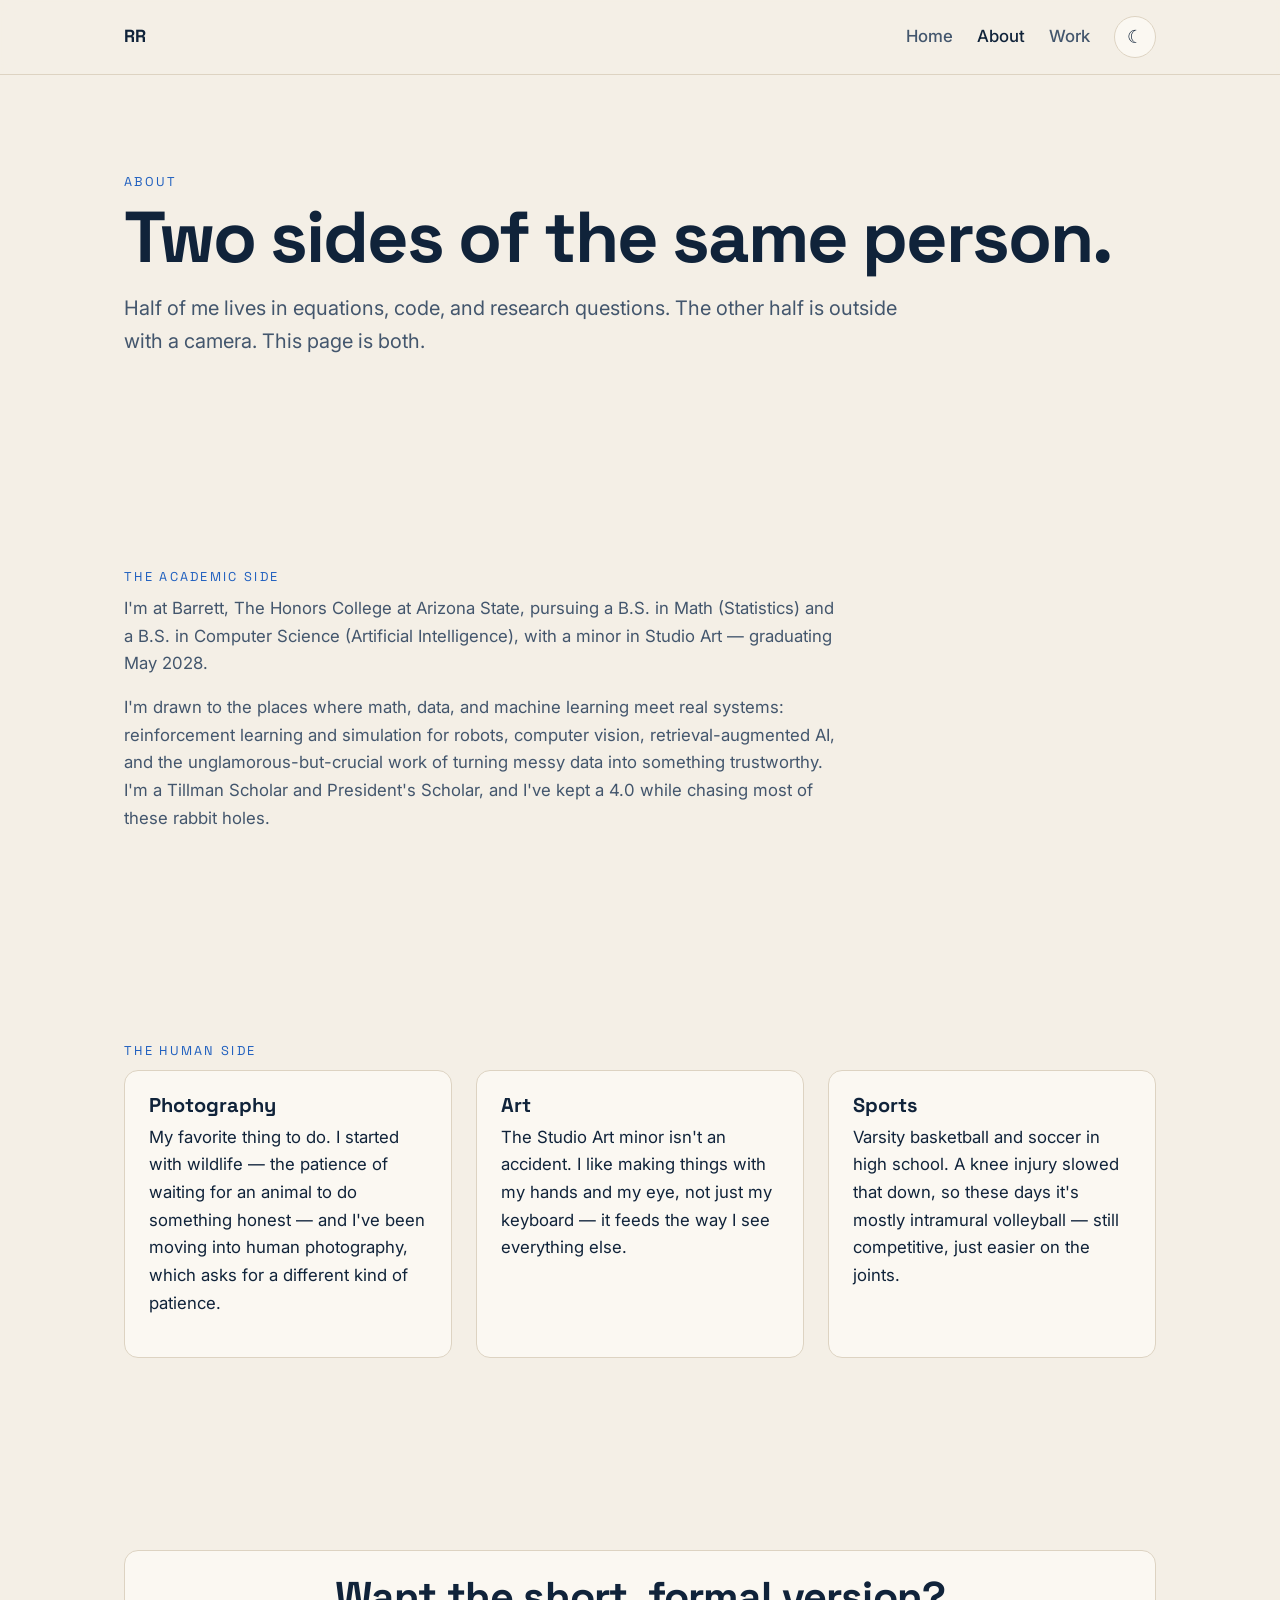
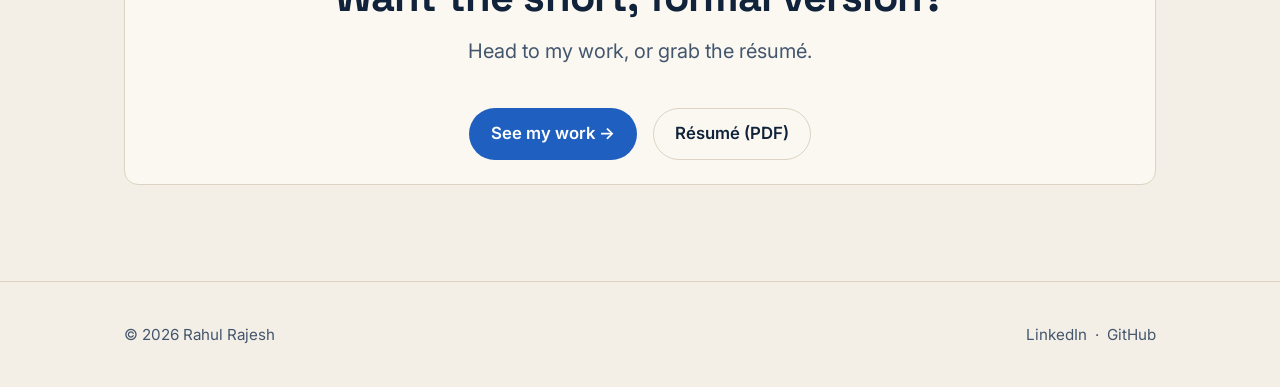
==== about.html @ 337aa26f "Layer 1: home, about, and work pages with light/dark toggle" ====
<!DOCTYPE html>
<html lang="en">
<head>
  <meta charset="UTF-8" />
  <meta name="viewport" content="width=device-width, initial-scale=1.0" />
  <title>About — Rahul Rajesh</title>
  <meta name="description" content="About Rahul Rajesh — the academic side and the human side." />

  <script>
    if (localStorage.getItem("theme") === "dark") {
      document.documentElement.setAttribute("data-theme", "dark");
    }
  </script>

  <link rel="preconnect" href="https://fonts.googleapis.com" />
  <link rel="preconnect" href="https://fonts.gstatic.com" crossorigin />
  <link href="https://fonts.googleapis.com/css2?family=Space+Grotesk:wght@500;600;700&family=Inter:wght@400;500;600&display=swap" rel="stylesheet" />

  <link rel="stylesheet" href="css/styles.css" />
</head>
<body>

  <header class="nav">
    <nav class="nav__inner container">
      <a href="index.html" class="nav__brand">RR</a>
      <div class="nav__links">
        <a href="index.html">Home</a>
        <a href="about.html" aria-current="page">About</a>
        <a href="work.html">Work</a>
        <button id="theme-toggle" class="theme-toggle" type="button" aria-label="Switch theme">☾</button>
      </div>
    </nav>
  </header>

  <main>
    <!-- Page intro -->
    <section class="section container">
      <p class="section__label">About</p>
      <h1 style="font-size: clamp(2.5rem, 7vw, 4.5rem); letter-spacing: -0.03em;">
        Two sides of the same person.
      </h1>
      <p class="lead">
        Half of me lives in equations, code, and research questions. The other half
        is outside with a camera. This page is both.
      </p>
    </section>

    <!-- The academic side -->
    <section class="section container reveal">
      <p class="section__label">The academic side</p>
      <div class="prose">
        <p>
          I'm at Barrett, The Honors College at Arizona State, pursuing a B.S. in
          Math (Statistics) and a B.S. in Computer Science (Artificial Intelligence),
          with a minor in Studio Art — graduating May 2028.
        </p>
        <p>
          I'm drawn to the places where math, data, and machine learning meet real
          systems: reinforcement learning and simulation for robots, computer vision,
          retrieval-augmented AI, and the unglamorous-but-crucial work of turning
          messy data into something trustworthy. I'm a Tillman Scholar and President's
          Scholar, and I've kept a 4.0 while chasing most of these rabbit holes.
        </p>
      </div>
    </section>

    <!-- The human side -->
    <section class="section container reveal">
      <p class="section__label">The human side</p>
      <div class="grid grid--auto">
        <div class="card">
          <h3 class="card__title">Photography</h3>
          <p>
            My favorite thing to do. I started with wildlife — the patience of waiting
            for an animal to do something honest — and I've been moving into human
            photography, which asks for a different kind of patience.
          </p>
        </div>
        <div class="card">
          <h3 class="card__title">Art</h3>
          <p>
            The Studio Art minor isn't an accident. I like making things with my hands
            and my eye, not just my keyboard — it feeds the way I see everything else.
          </p>
        </div>
        <div class="card">
          <h3 class="card__title">Sports</h3>
          <p>
            Varsity basketball and soccer in high school. A knee injury slowed that
            down, so these days it's mostly intramural volleyball — still competitive,
            just easier on the joints.
          </p>
        </div>
      </div>
    </section>

    <section class="section container reveal">
      <div class="card" style="text-align:center;">
        <h2>Want the short, formal version?</h2>
        <p class="lead" style="margin-inline:auto;">Head to my work, or grab the résumé.</p>
        <div class="hero__cta" style="justify-content:center;">
          <a href="work.html" class="btn btn--primary">See my work →</a>
          <a href="assets/RR_Resume.pdf" class="btn btn--ghost" target="_blank" rel="noopener">Résumé (PDF)</a>
        </div>
      </div>
    </section>
  </main>

  <footer class="footer">
    <div class="footer__inner container">
      <span>© 2026 Rahul Rajesh</span>
      <span>
        <a href="https://www.linkedin.com/in/rahulrajesh123" target="_blank" rel="noopener">LinkedIn</a>
        &nbsp;·&nbsp;
        <a href="https://github.com/rahulrajes" target="_blank" rel="noopener">GitHub</a>
      </span>
    </div>
  </footer>

  <script src="js/main.js"></script>
</body>
</html>
---- css/styles.css ----
/* ==========================================================================
   Rahul Rajesh — portfolio styles
   --------------------------------------------------------------------------
   HOW THIS FILE IS ORGANIZED (read top to bottom):
     1. Design tokens      — every color, font, and size as a variable
     2. Light / dark themes — we only swap the token VALUES, nothing else
     3. Base / reset        — sensible defaults for the whole page
     4. Layout helpers      — the centered container, section spacing
     5. Navbar
     6. Hero (the big name + the "lying on the letters" trick)
     7. Buttons & links
     8. Sections / cards (About + Work pages)
     9. Footer
    10. Motion (scroll-reveal + reduced-motion safety)

   KEY IDEA: A "CSS custom property" (a variable) is written --name: value;
   and used later as var(--name). Because our colors are variables, switching
   to dark mode is just redefining those variables once — see section 2.
   ========================================================================== */


/* ==========================================================================
   1. DESIGN TOKENS  (the light theme is the default set of values)
   ========================================================================== */
:root {
  /* ---- Colors: light / beige theme (the site's primary look) ---- */
  --bg:            #f4efe6;  /* soft warm beige — the page background       */
  --bg-elevated:   #fbf8f2;  /* slightly lighter — cards sit on top of bg   */
  --ink:           #10233a;  /* deep navy — main text (softer than black)   */
  --ink-soft:      #43566d;  /* muted navy-grey — secondary text            */
  --accent:        #1f5fbf;  /* the blue — links, highlights                */
  --accent-strong: #0d1b2a;  /* darkest navy — strong emphasis              */
  --line:          #ddd3c2;  /* hairline borders on beige                   */

  /* ---- Typography ---- */
  --font-display: "Space Grotesk", system-ui, sans-serif; /* big headings   */
  --font-body:    "Inter", system-ui, sans-serif;         /* everything else*/

  /* ---- Spacing scale (keeps rhythm consistent across the site) ---- */
  --space-1: 0.5rem;
  --space-2: 1rem;
  --space-3: 1.5rem;
  --space-4: 2.5rem;
  --space-5: 4rem;
  --space-6: 6rem;

  /* ---- Layout ---- */
  --max-width: 1080px;      /* content never gets wider than this           */
  --radius: 14px;           /* rounded corners on cards/buttons             */

  /* ---- Motion ---- */
  --ease: cubic-bezier(0.22, 1, 0.36, 1);   /* a smooth, slightly springy ease */
  --theme-fade: 480ms;       /* how long the light<->dark color fade takes   */
}

/* ==========================================================================
   2. DARK THEME
   We put data-theme="dark" on the <html> element from JavaScript. When it's
   there, these values REPLACE the ones above. Nothing else in the file has
   to change — every rule already reads from these variables.
   ========================================================================== */
:root[data-theme="dark"] {
  --bg:            #0d1b2a;  /* deep navy background                        */
  --bg-elevated:   #14273c;  /* raised navy for cards                       */
  --ink:           #f1ece1;  /* soft beige-white text                       */
  --ink-soft:      #a9b6c6;  /* muted light blue-grey                       */
  --accent:        #6ea8ff;  /* brighter blue so it pops on dark            */
  --accent-strong: #f1ece1;
  --line:          #26384d;
}


/* ==========================================================================
   3. BASE / RESET
   ========================================================================== */
*, *::before, *::after { box-sizing: border-box; }  /* padding won't blow out widths */

html { scroll-behavior: smooth; }                    /* nice anchor scrolling */

body {
  margin: 0;
  background: var(--bg);
  color: var(--ink);
  font-family: var(--font-body);
  font-size: 1.05rem;
  line-height: 1.65;
  -webkit-font-smoothing: antialiased;
  /* When the theme swaps, fade the colors instead of snapping instantly. */
  transition: background var(--theme-fade) var(--ease),
              color      var(--theme-fade) var(--ease);
}

img, video { max-width: 100%; display: block; }

h1, h2, h3 { font-family: var(--font-display); line-height: 1.05; margin: 0 0 var(--space-2); }
h2 { font-size: clamp(1.8rem, 4vw, 2.6rem); letter-spacing: -0.02em; }
h3 { font-size: 1.25rem; }
p  { margin: 0 0 var(--space-2); }

a { color: var(--accent); text-decoration: none; }
a:hover { text-decoration: underline; }


/* ==========================================================================
   4. LAYOUT HELPERS
   ========================================================================== */
.container {
  width: 100%;
  max-width: var(--max-width);
  margin-inline: auto;              /* center horizontally */
  padding-inline: var(--space-3);   /* side gutters, never touches the edge */
}

.section { padding-block: var(--space-6); }        /* generous vertical breathing room */
.section__label {                                   /* small ALL-CAPS label above a heading */
  font-family: var(--font-display);
  font-size: 0.8rem;
  letter-spacing: 0.18em;
  text-transform: uppercase;
  color: var(--accent);
  margin-bottom: var(--space-1);
}
.lead { font-size: 1.25rem; color: var(--ink-soft); max-width: 60ch; }


/* ==========================================================================
   5. NAVBAR
   ========================================================================== */
.nav {
  position: sticky; top: 0; z-index: 50;
  background: color-mix(in srgb, var(--bg) 85%, transparent);
  backdrop-filter: blur(8px);       /* frosted-glass effect over content */
  border-bottom: 1px solid var(--line);
}
.nav__inner {
  display: flex; align-items: center; justify-content: space-between;
  gap: var(--space-2);
  padding-block: var(--space-2);
}
.nav__brand {
  font-family: var(--font-display);
  font-weight: 700; font-size: 1.1rem;
  color: var(--ink); letter-spacing: -0.02em;
}
.nav__brand:hover { text-decoration: none; }
.nav__links { display: flex; gap: var(--space-3); align-items: center; }
.nav__links a { color: var(--ink-soft); font-weight: 500; }
.nav__links a:hover,
.nav__links a[aria-current="page"] { color: var(--ink); text-decoration: none; }

/* Theme toggle button */
.theme-toggle {
  border: 1px solid var(--line);
  background: var(--bg-elevated);
  color: var(--ink);
  border-radius: 999px;
  width: 42px; height: 42px;
  display: grid; place-items: center;
  cursor: pointer;
  font-size: 1.1rem;
  transition: transform 150ms var(--ease), border-color 150ms var(--ease);
}
.theme-toggle:hover { transform: rotate(-12deg) scale(1.05); border-color: var(--accent); }


/* ==========================================================================
   6. HERO  — the big stacked "Rahul / Rajesh" and the lying-on-letters trick
   --------------------------------------------------------------------------
   For now this shows the STATIC fallback (clean name with a normal dotted j).
   Later we drop a background-removed video on top, positioned so Rahul lies
   on "ajes" and the tossed ball becomes the dot on the j.
   ========================================================================== */
.hero {
  min-height: calc(100vh - 74px);       /* fill the screen minus the navbar */
  display: flex; flex-direction: column; justify-content: center;
  padding-block: var(--space-5);
}
.hero__name {
  font-family: var(--font-display);
  font-weight: 700;
  /* clamp() = responsive size: min, preferred (scales with viewport), max */
  font-size: clamp(3.5rem, 15vw, 11rem);
  line-height: 0.92;
  letter-spacing: -0.03em;
  margin: 0;
}
.hero__name .line { display: block; }
.hero__name .first { color: var(--ink-soft); }   /* "Rahul" a touch quieter */
.hero__name .last  {
  color: var(--ink);
  position: relative;   /* anchor point for the video/ball layer later */
}

/* The rotating subtitle (student · researcher · photographer ...) */
.hero__subtitle {
  margin-top: var(--space-3);
  font-family: var(--font-display);
  font-size: clamp(1.1rem, 3vw, 1.6rem);
  color: var(--ink-soft);
}
.hero__subtitle .rotator { color: var(--accent); font-weight: 600; }

.hero__intro { margin-top: var(--space-3); max-width: 52ch; font-size: 1.15rem; }
.hero__cta { margin-top: var(--space-4); display: flex; gap: var(--space-2); flex-wrap: wrap; }


/* ==========================================================================
   7. BUTTONS
   ========================================================================== */
.btn {
  display: inline-flex; align-items: center; gap: 0.5rem;
  padding: 0.7rem 1.3rem;
  border-radius: 999px;
  font-weight: 600; font-family: var(--font-body);
  cursor: pointer; border: 1px solid transparent;
  transition: transform 150ms var(--ease), background 150ms var(--ease);
}
.btn:hover { text-decoration: none; transform: translateY(-2px); }
.btn--primary { background: var(--accent); color: #fff; }
.btn--ghost   { background: transparent; color: var(--ink); border-color: var(--line); }
.btn--ghost:hover { border-color: var(--accent); }


/* ==========================================================================
   8. SECTIONS & CARDS  (used on About + Work pages)
   ========================================================================== */
.grid { display: grid; gap: var(--space-3); }
.grid--2 { grid-template-columns: repeat(2, 1fr); }
.grid--auto { grid-template-columns: repeat(auto-fit, minmax(260px, 1fr)); }

.card {
  background: var(--bg-elevated);
  border: 1px solid var(--line);
  border-radius: var(--radius);
  padding: var(--space-3);
  transition: transform 200ms var(--ease), border-color 200ms var(--ease);
}
.card:hover { transform: translateY(-4px); border-color: var(--accent); }
.card__meta { font-size: 0.85rem; color: var(--ink-soft); margin-bottom: var(--space-1); }
.card__title { margin-bottom: var(--space-1); }
.card ul { margin: 0; padding-left: 1.1rem; }
.card li { margin-bottom: 0.4rem; }

/* A small pill for tags/skills */
.tag {
  display: inline-block;
  font-size: 0.8rem; font-weight: 500;
  padding: 0.25rem 0.7rem; margin: 0 0.3rem 0.4rem 0;
  border-radius: 999px;
  background: color-mix(in srgb, var(--accent) 12%, transparent);
  color: var(--accent);
}

.prose { max-width: 65ch; }
.prose p { color: var(--ink-soft); }


/* ==========================================================================
   9. FOOTER
   ========================================================================== */
.footer {
  border-top: 1px solid var(--line);
  padding-block: var(--space-4);
  color: var(--ink-soft);
  font-size: 0.95rem;
}
.footer__inner { display: flex; justify-content: space-between; flex-wrap: wrap; gap: var(--space-2); }
.footer a { color: var(--ink-soft); }
.footer a:hover { color: var(--ink); }


/* ==========================================================================
   10. MOTION — scroll reveal
   Elements with .reveal start invisible+shifted; JS adds .is-visible when
   they scroll into view, animating them in.
   ========================================================================== */
.reveal {
  opacity: 0;
  transform: translateY(24px);
  transition: opacity 700ms var(--ease), transform 700ms var(--ease);
}
.reveal.is-visible { opacity: 1; transform: none; }

/* ---- ACCESSIBILITY: respect people who ask for less motion ----
   If the visitor's system says "reduce motion", we turn animations off. */
@media (prefers-reduced-motion: reduce) {
  html { scroll-behavior: auto; }
  *, *::before, *::after {
    animation-duration: 0.001ms !important;
    transition-duration: 0.001ms !important;
  }
  .reveal { opacity: 1; transform: none; }
}


/* ==========================================================================
   RESPONSIVE — stack things on narrow screens (phones)
   ========================================================================== */
@media (max-width: 640px) {
  .grid--2 { grid-template-columns: 1fr; }
  .nav__links { gap: var(--space-2); }
  .nav__links a { display: none; }        /* keep only brand + toggle on tiny screens */
  .footer__inner { flex-direction: column; }
}
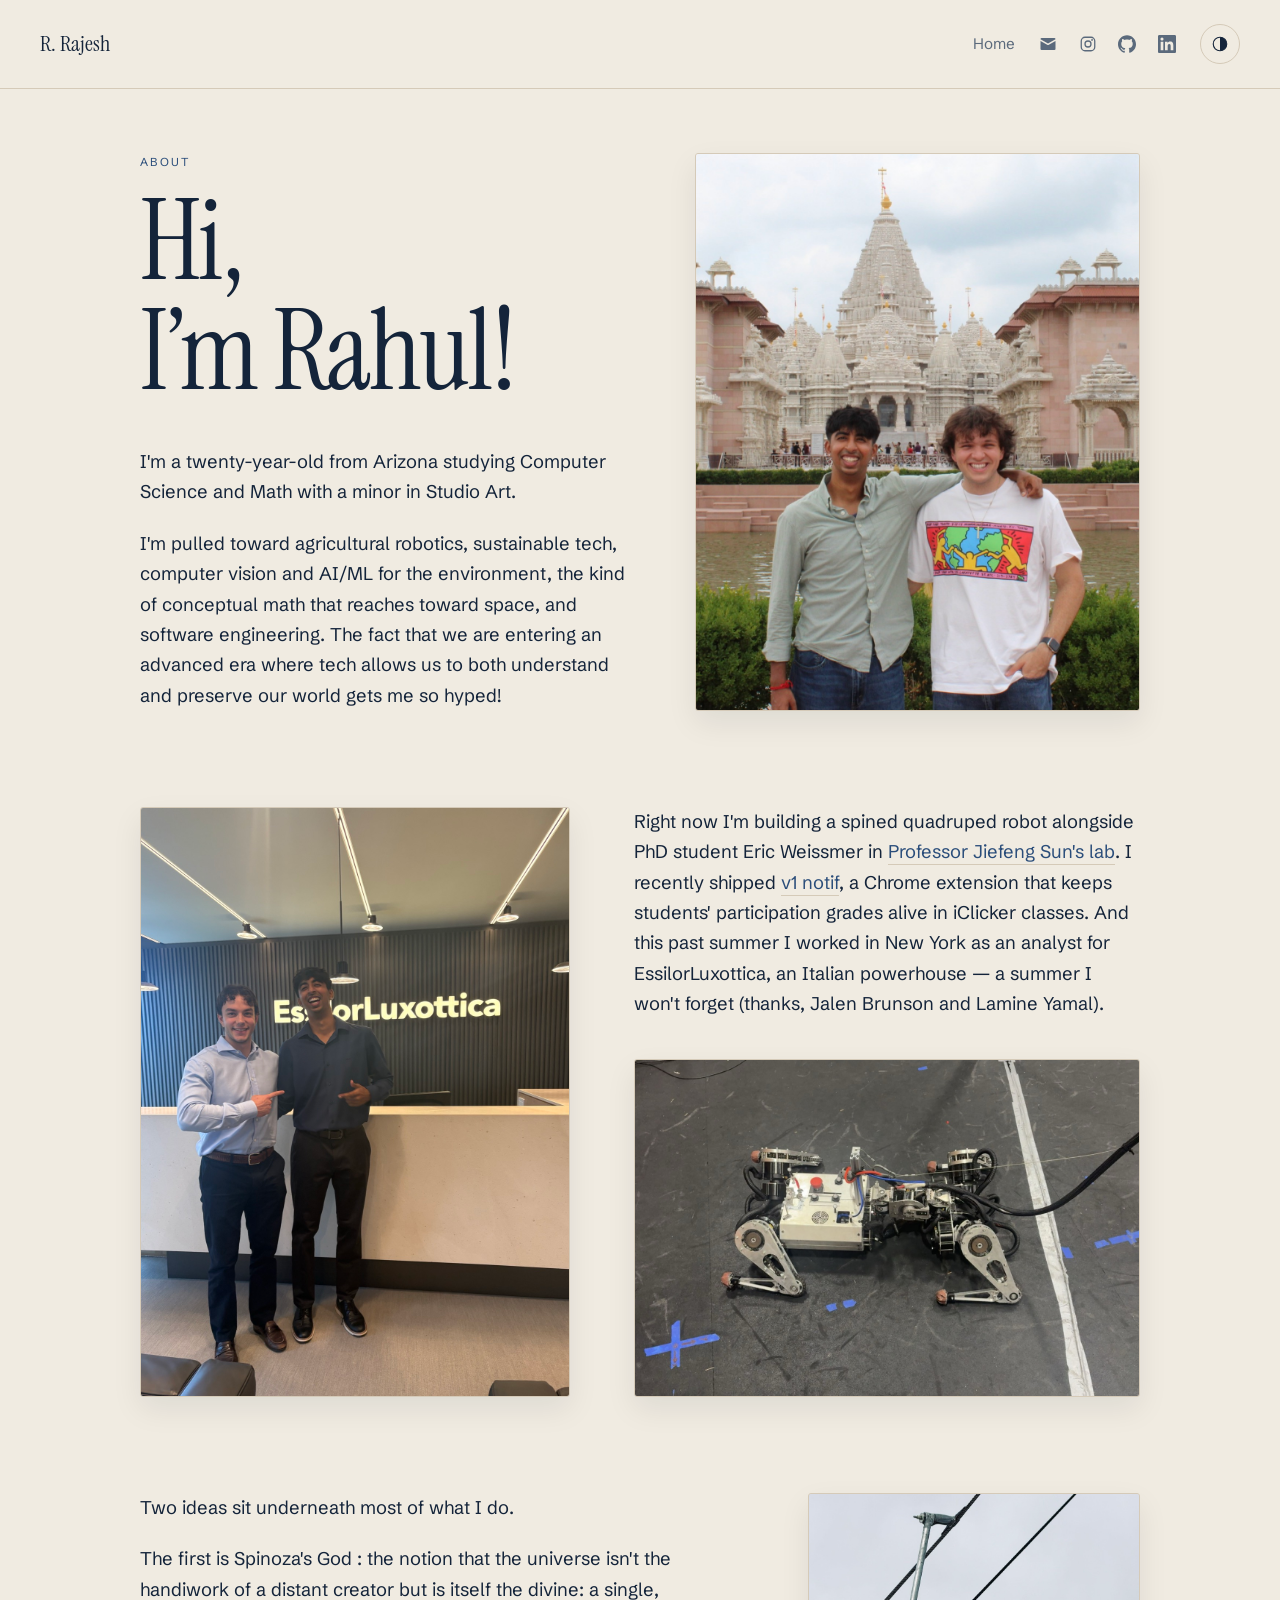
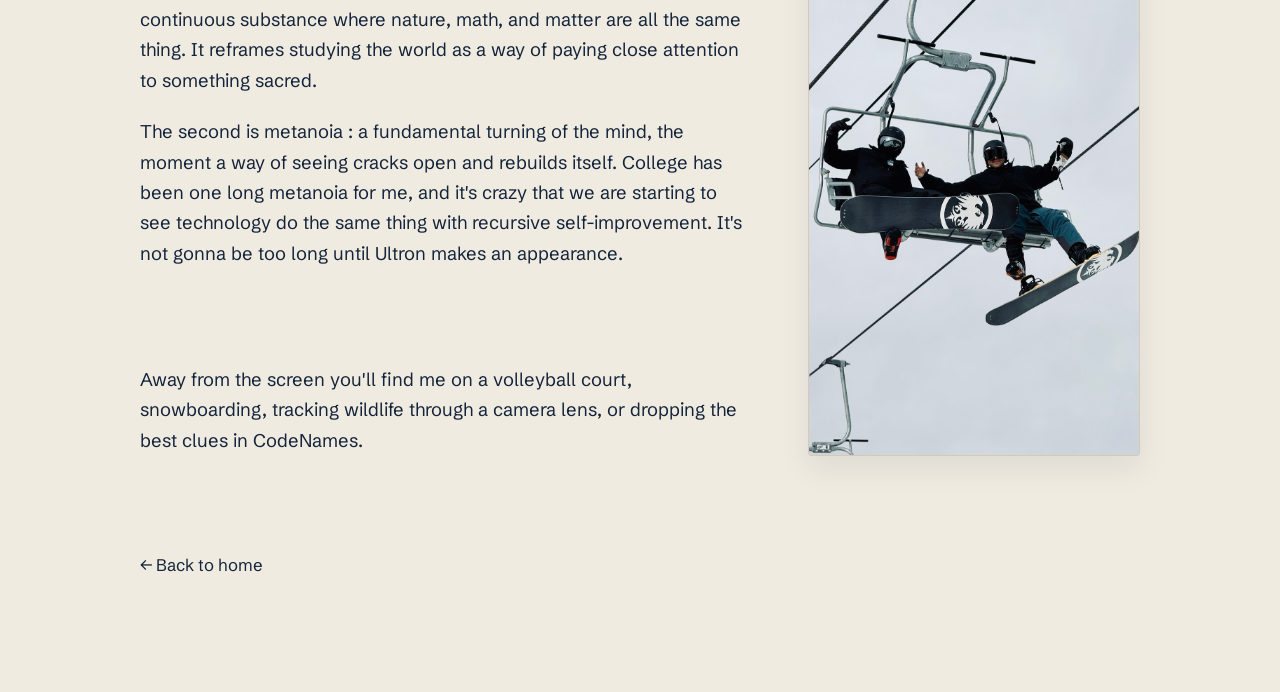
==== commit 33659c4a: "Build out About page layout, photos, and styling" ====
--- a/about.html
+++ b/about.html
@@ -3,120 +3,96 @@
 <head>
   <meta charset="UTF-8" />
   <meta name="viewport" content="width=device-width, initial-scale=1.0" />
-  <title>About — Rahul Rajesh</title>
-  <meta name="description" content="About Rahul Rajesh — the academic side and the human side." />
-
+  <title>About — R. Rajesh</title>
+  <meta name="description" content="About Rahul Rajesh — CS & Math student, roboticist, and photographer at ASU." />
   <script>
-    if (localStorage.getItem("theme") === "dark") {
-      document.documentElement.setAttribute("data-theme", "dark");
-    }
+    if (localStorage.getItem("theme") === "dark") document.documentElement.setAttribute("data-theme", "dark");
   </script>
-
   <link rel="preconnect" href="https://fonts.googleapis.com" />
   <link rel="preconnect" href="https://fonts.gstatic.com" crossorigin />
-  <link href="https://fonts.googleapis.com/css2?family=Space+Grotesk:wght@500;600;700&family=Inter:wght@400;500;600&display=swap" rel="stylesheet" />
-
+  <link href="https://fonts.googleapis.com/css2?family=Instrument+Serif:ital@0;1&family=Schibsted+Grotesk:wght@400;500;600;700&display=swap" rel="stylesheet" />
   <link rel="stylesheet" href="css/styles.css" />
 </head>
 <body>
-
-  <header class="nav">
-    <nav class="nav__inner container">
-      <a href="index.html" class="nav__brand">RR</a>
-      <div class="nav__links">
-        <a href="index.html">Home</a>
-        <a href="about.html" aria-current="page">About</a>
-        <a href="work.html">Work</a>
-        <button id="theme-toggle" class="theme-toggle" type="button" aria-label="Switch theme">☾</button>
-      </div>
+  <header class="topbar">
+    <a class="topbar__brand" href="index.html#home">R. Rajesh</a>
+    <nav class="topbar__right">
+      <a class="topbar__home" href="index.html#home">Home</a>
+      <span class="socials">
+        <span class="social social--email" tabindex="0" role="button" aria-label="Email address">
+          <svg viewBox="0 0 24 24" aria-hidden="true"><path fill="currentColor" d="M2 5.5A1.5 1.5 0 0 1 3.5 4h17A1.5 1.5 0 0 1 22 5.5v.3l-10 5.6L2 5.8v-.3Zm0 2.4V18.5A1.5 1.5 0 0 0 3.5 20h17a1.5 1.5 0 0 0 1.5-1.5V7.9l-9.5 5.3a1 1 0 0 1-1 0L2 7.9Z"/></svg>
+          <a class="social__reveal" href="mailto:rrajes10@asu.edu">rrajes10@asu.edu</a>
+        </span>
+        <a class="social" href="https://www.instagram.com/rahul_raj.12" target="_blank" rel="noopener" aria-label="Instagram">
+          <svg viewBox="0 0 24 24" aria-hidden="true"><rect x="3" y="3" width="18" height="18" rx="5" fill="none" stroke="currentColor" stroke-width="1.7"/><circle cx="12" cy="12" r="4" fill="none" stroke="currentColor" stroke-width="1.7"/><circle cx="17.4" cy="6.6" r="1.2" fill="currentColor"/></svg>
+        </a>
+        <a class="social" href="https://github.com/rahulrajes" target="_blank" rel="noopener" aria-label="GitHub">
+          <svg viewBox="0 0 24 24" aria-hidden="true"><path fill="currentColor" d="M12 .297c-6.63 0-12 5.373-12 12 0 5.303 3.438 9.8 8.205 11.385.6.113.82-.258.82-.577 0-.285-.01-1.04-.015-2.04-3.338.724-4.042-1.61-4.042-1.61C4.422 18.07 3.633 17.7 3.633 17.7c-1.087-.744.084-.729.084-.729 1.205.084 1.838 1.236 1.838 1.236 1.07 1.835 2.809 1.305 3.495.998.108-.776.417-1.305.76-1.605-2.665-.3-5.466-1.332-5.466-5.93 0-1.31.465-2.38 1.235-3.22-.135-.303-.54-1.523.105-3.176 0 0 1.005-.322 3.3 1.23.96-.267 1.98-.399 3-.405 1.02.006 2.04.138 3 .405 2.28-1.552 3.285-1.23 3.285-1.23.645 1.653.24 2.873.12 3.176.765.84 1.23 1.91 1.23 3.22 0 4.61-2.805 5.625-5.475 5.92.42.36.81 1.096.81 2.22 0 1.606-.015 2.896-.015 3.286 0 .315.21.69.825.57C20.565 22.092 24 17.592 24 12.297c0-6.627-5.373-12-12-12"/></svg>
+        </a>
+        <a class="social" href="https://www.linkedin.com/in/rahulrajesh123" target="_blank" rel="noopener" aria-label="LinkedIn">
+          <svg viewBox="0 0 24 24" aria-hidden="true"><path fill="currentColor" d="M20.447 20.452h-3.554v-5.569c0-1.328-.027-3.037-1.852-3.037-1.853 0-2.136 1.445-2.136 2.939v5.667H9.351V9h3.414v1.561h.046c.477-.9 1.637-1.85 3.37-1.85 3.601 0 4.267 2.37 4.267 5.455v6.286zM5.337 7.433a2.062 2.062 0 01-2.063-2.065 2.064 2.064 0 112.063 2.065zm1.782 13.019H3.555V9h3.564v11.452zM22.225 0H1.771C.792 0 0 .774 0 1.729v20.542C0 23.227.792 24 1.771 24h20.451C23.2 24 24 23.227 24 22.271V1.729C24 .774 23.2 0 22.222 0h.003z"/></svg>
+        </a>
+      </span>
+      <button class="mode-toggle" id="theme-toggle" type="button" aria-label="Switch theme">
+        <svg viewBox="0 0 24 24" aria-hidden="true">
+          <circle cx="12" cy="12" r="9" fill="none" stroke="currentColor" stroke-width="1.5"/>
+          <path d="M12 3 a9 9 0 0 1 0 18 z" fill="currentColor"/>
+        </svg>
+      </button>
     </nav>
   </header>
 
-  <main>
-    <!-- Page intro -->
-    <section class="section container">
-      <p class="section__label">About</p>
-      <h1 style="font-size: clamp(2.5rem, 7vw, 4.5rem); letter-spacing: -0.03em;">
-        Two sides of the same person.
-      </h1>
-      <p class="lead">
-        Half of me lives in equations, code, and research questions. The other half
-        is outside with a camera. This page is both.
-      </p>
+  <main class="about container">
+
+    <!-- Hero -->
+    <section class="about-hero">
+      <div class="about-hero__text">
+        <p class="eyebrow">About</p>
+        <h1 class="about-hero__title">Hi, I&rsquo;m&nbsp;Rahul!</h1>
+        <div class="prose about-hero__intro" data-content="content/about/intro.txt"></div>
+      </div>
+      <figure class="about-figure about-portrait" data-reveal>
+        <img src="assets/img/about/profile.jpg" alt="Rahul Rajesh" loading="lazy" />
+      </figure>
     </section>
 
-    <!-- The academic side -->
-    <section class="section container reveal">
-      <p class="section__label">The academic side</p>
-      <div class="prose">
-        <p>
-          I'm at Barrett, The Honors College at Arizona State, pursuing a B.S. in
-          Math (Statistics) and a B.S. in Computer Science (Artificial Intelligence),
-          with a minor in Studio Art — graduating May 2028.
-        </p>
-        <p>
-          I'm drawn to the places where math, data, and machine learning meet real
-          systems: reinforcement learning and simulation for robots, computer vision,
-          retrieval-augmented AI, and the unglamorous-but-crucial work of turning
-          messy data into something trustworthy. I'm a Tillman Scholar and President's
-          Scholar, and I've kept a 4.0 while chasing most of these rabbit holes.
-        </p>
+    <!-- Right now: tall photo on the left; text (top) + squad photo (bottom) on the right -->
+    <section class="about-block about-block--media">
+      <figure class="about-figure about-media__tall" data-reveal>
+        <img src="assets/img/about/luxottica.jpg" alt="New York, the summer at EssilorLuxottica" loading="lazy" />
+      </figure>
+      <div class="about-media__col">
+        <div class="about-block__text">
+          <div class="prose" data-content="content/about/now.txt"></div>
+        </div>
+        <figure class="about-figure" data-reveal>
+          <img src="assets/img/about/squad.jpg" alt="With the spined-quadruped crew" loading="lazy" />
+        </figure>
       </div>
     </section>
 
-    <!-- The human side -->
-    <section class="section container reveal">
-      <p class="section__label">The human side</p>
-      <div class="grid grid--auto">
-        <div class="card">
-          <h3 class="card__title">Photography</h3>
-          <p>
-            My favorite thing to do. I started with wildlife — the patience of waiting
-            for an animal to do something honest — and I've been moving into human
-            photography, which asks for a different kind of patience.
-          </p>
-        </div>
-        <div class="card">
-          <h3 class="card__title">Art</h3>
-          <p>
-            The Studio Art minor isn't an accident. I like making things with my hands
-            and my eye, not just my keyboard — it feeds the way I see everything else.
-          </p>
-        </div>
-        <div class="card">
-          <h3 class="card__title">Sports</h3>
-          <p>
-            Varsity basketball and soccer in high school. A knee injury slowed that
-            down, so these days it's mostly intramural volleyball — still competitive,
-            just easier on the joints.
-          </p>
-        </div>
+    <!-- Ideas + Off-the-clock on the left, snowboard photo spanning on the right -->
+    <div class="about-sidephoto">
+      <div class="about-sidephoto__col">
+        <!-- Two ideas — the philosophical throughline -->
+        <section class="about-block about-block--ideas" data-reveal>
+          <div class="prose" data-content="content/about/ideas.txt"></div>
+        </section>
+
+        <!-- Off the clock -->
+        <section class="about-block">
+          <div class="prose" data-content="content/about/hobbies.txt"></div>
+        </section>
       </div>
-    </section>
+      <figure class="about-figure about-sidephoto__img" data-reveal>
+        <img src="assets/img/about/snowboard.jpg" alt="Snowboarding" loading="lazy" />
+      </figure>
+    </div>
 
-    <section class="section container reveal">
-      <div class="card" style="text-align:center;">
-        <h2>Want the short, formal version?</h2>
-        <p class="lead" style="margin-inline:auto;">Head to my work, or grab the résumé.</p>
-        <div class="hero__cta" style="justify-content:center;">
-          <a href="work.html" class="btn btn--primary">See my work →</a>
-          <a href="assets/RR_Resume.pdf" class="btn btn--ghost" target="_blank" rel="noopener">Résumé (PDF)</a>
-        </div>
-      </div>
-    </section>
+    <p><a class="back-link" href="index.html#home">&larr; Back to home</a></p>
   </main>
 
-  <footer class="footer">
-    <div class="footer__inner container">
-      <span>© 2026 Rahul Rajesh</span>
-      <span>
-        <a href="https://www.linkedin.com/in/rahulrajesh123" target="_blank" rel="noopener">LinkedIn</a>
-        &nbsp;·&nbsp;
-        <a href="https://github.com/rahulrajes" target="_blank" rel="noopener">GitHub</a>
-      </span>
-    </div>
-  </footer>
-
+  <script src="js/content.js"></script>
   <script src="js/main.js"></script>
 </body>
 </html>
--- a/css/styles.css
+++ b/css/styles.css
@@ -1,304 +1,586 @@
 /* ==========================================================================
-   Rahul Rajesh — portfolio styles
+   Rahul Rajesh — portfolio styles  (Layer 3: WebGL landing)
    --------------------------------------------------------------------------
-   HOW THIS FILE IS ORGANIZED (read top to bottom):
-     1. Design tokens      — every color, font, and size as a variable
-     2. Light / dark themes — we only swap the token VALUES, nothing else
-     3. Base / reset        — sensible defaults for the whole page
-     4. Layout helpers      — the centered container, section spacing
-     5. Navbar
-     6. Hero (the big name + the "lying on the letters" trick)
-     7. Buttons & links
-     8. Sections / cards (About + Work pages)
-     9. Footer
-    10. Motion (scroll-reveal + reduced-motion safety)
-
-   KEY IDEA: A "CSS custom property" (a variable) is written --name: value;
-   and used later as var(--name). Because our colors are variables, switching
-   to dark mode is just redefining those variables once — see section 2.
+   1. Tokens + dark theme      6. WebGL stage + reflection + View button
+   2. Base / reset             7. Dock + spin button
+   3. Layout helpers           8. Section pages (top bar + placeholder)
+   4. Preloader + loading ring 9. Footer
+   5. Giant backdrop word     10. Motion / responsive
    ========================================================================== */
 
-
-/* ==========================================================================
-   1. DESIGN TOKENS  (the light theme is the default set of values)
-   ========================================================================== */
+/* ============================ 1. TOKENS ============================ */
 :root {
-  /* ---- Colors: light / beige theme (the site's primary look) ---- */
-  --bg:            #f4efe6;  /* soft warm beige — the page background       */
-  --bg-elevated:   #fbf8f2;  /* slightly lighter — cards sit on top of bg   */
-  --ink:           #10233a;  /* deep navy — main text (softer than black)   */
-  --ink-soft:      #43566d;  /* muted navy-grey — secondary text            */
-  --accent:        #1f5fbf;  /* the blue — links, highlights                */
-  --accent-strong: #0d1b2a;  /* darkest navy — strong emphasis              */
-  --line:          #ddd3c2;  /* hairline borders on beige                   */
-
-  /* ---- Typography ---- */
-  --font-display: "Space Grotesk", system-ui, sans-serif; /* big headings   */
-  --font-body:    "Inter", system-ui, sans-serif;         /* everything else*/
-
-  /* ---- Spacing scale (keeps rhythm consistent across the site) ---- */
-  --space-1: 0.5rem;
-  --space-2: 1rem;
-  --space-3: 1.5rem;
-  --space-4: 2.5rem;
-  --space-5: 4rem;
-  --space-6: 6rem;
-
-  /* ---- Layout ---- */
-  --max-width: 1080px;      /* content never gets wider than this           */
-  --radius: 14px;           /* rounded corners on cards/buttons             */
-
-  /* ---- Motion ---- */
-  --ease: cubic-bezier(0.22, 1, 0.36, 1);   /* a smooth, slightly springy ease */
-  --theme-fade: 480ms;       /* how long the light<->dark color fade takes   */
-}
-
-/* ==========================================================================
-   2. DARK THEME
-   We put data-theme="dark" on the <html> element from JavaScript. When it's
-   there, these values REPLACE the ones above. Nothing else in the file has
-   to change — every rule already reads from these variables.
-   ========================================================================== */
+  --bg:       #f0ebe1;
+  --bg-2:     #e7dfd0;
+  --ink:      #14243a;
+  --ink-soft: #5b6a7c;
+  --line:     #d5cab8;
+  --accent:   #2a4d7a;
+
+  --serif:   "Instrument Serif", Georgia, "Times New Roman", serif;
+  --grotesk: "Schibsted Grotesk", system-ui, -apple-system, sans-serif;
+
+  --space-1: 0.5rem; --space-2: 1rem;   --space-3: 1.5rem;
+  --space-4: 2.5rem; --space-5: 4rem;   --space-6: 6rem;
+
+  /* Text that sits ON the navy band (band is theme-independent, so this is too) */
+  --panel-text: #f4efe6;
+
+  --radius: 3px;
+  --max-width: 1160px;
+  --ease: cubic-bezier(0.22, 1, 0.36, 1);
+  --theme-fade: 480ms;
+}
 :root[data-theme="dark"] {
-  --bg:            #0d1b2a;  /* deep navy background                        */
-  --bg-elevated:   #14273c;  /* raised navy for cards                       */
-  --ink:           #f1ece1;  /* soft beige-white text                       */
-  --ink-soft:      #a9b6c6;  /* muted light blue-grey                       */
-  --accent:        #6ea8ff;  /* brighter blue so it pops on dark            */
-  --accent-strong: #f1ece1;
-  --line:          #26384d;
-}
-
-
-/* ==========================================================================
-   3. BASE / RESET
-   ========================================================================== */
-*, *::before, *::after { box-sizing: border-box; }  /* padding won't blow out widths */
-
-html { scroll-behavior: smooth; }                    /* nice anchor scrolling */
-
+  --bg:       #0d1b2a;
+  --bg-2:     #16283b;
+  --ink:      #ede6d8;
+  --ink-soft: #9fb0c2;
+  --line:     #274056;
+  --accent:   #7aa7e0;
+}
+
+/* ============================ 2. BASE ============================ */
+*, *::before, *::after { box-sizing: border-box; }
+html { scroll-behavior: smooth; }
 body {
   margin: 0;
+  min-height: 100vh;
+  overflow-x: hidden;
   background: var(--bg);
   color: var(--ink);
-  font-family: var(--font-body);
+  font-family: var(--grotesk);
   font-size: 1.05rem;
-  line-height: 1.65;
+  line-height: 1.6;
   -webkit-font-smoothing: antialiased;
-  /* When the theme swaps, fade the colors instead of snapping instantly. */
-  transition: background var(--theme-fade) var(--ease),
-              color      var(--theme-fade) var(--ease);
-}
-
-img, video { max-width: 100%; display: block; }
-
-h1, h2, h3 { font-family: var(--font-display); line-height: 1.05; margin: 0 0 var(--space-2); }
-h2 { font-size: clamp(1.8rem, 4vw, 2.6rem); letter-spacing: -0.02em; }
-h3 { font-size: 1.25rem; }
-p  { margin: 0 0 var(--space-2); }
-
+  transition: background var(--theme-fade) var(--ease), color var(--theme-fade) var(--ease);
+}
+img, video, canvas { max-width: 100%; display: block; }
 a { color: var(--accent); text-decoration: none; }
 a:hover { text-decoration: underline; }
-
-
-/* ==========================================================================
-   4. LAYOUT HELPERS
-   ========================================================================== */
+:focus-visible { outline: 2px solid var(--accent); outline-offset: 3px; }
+h1, h2, h3 { font-family: var(--serif); font-weight: 400; line-height: 1.0; margin: 0; }
+
+/* ============================ 3. LAYOUT ============================ */
 .container {
-  width: 100%;
-  max-width: var(--max-width);
-  margin-inline: auto;              /* center horizontally */
-  padding-inline: var(--space-3);   /* side gutters, never touches the edge */
-}
-
-.section { padding-block: var(--space-6); }        /* generous vertical breathing room */
-.section__label {                                   /* small ALL-CAPS label above a heading */
-  font-family: var(--font-display);
-  font-size: 0.8rem;
-  letter-spacing: 0.18em;
-  text-transform: uppercase;
-  color: var(--accent);
-  margin-bottom: var(--space-1);
-}
-.lead { font-size: 1.25rem; color: var(--ink-soft); max-width: 60ch; }
-
-
-/* ==========================================================================
-   5. NAVBAR
-   ========================================================================== */
-.nav {
-  position: sticky; top: 0; z-index: 50;
-  background: color-mix(in srgb, var(--bg) 85%, transparent);
-  backdrop-filter: blur(8px);       /* frosted-glass effect over content */
-  border-bottom: 1px solid var(--line);
-}
-.nav__inner {
+  width: 100%; max-width: var(--max-width);
+  margin-inline: auto; padding-inline: var(--space-4);
+}
+
+/* ==================== 4. PRELOADER + LOADING RING ==================== */
+/* The preloader is now just a full-screen veil; the ring sits a little below
+   the vertical center so the .wordmark (below) can occupy the center above it. */
+.preloader {
+  position: fixed; inset: 0; z-index: 100;
+  background: var(--bg);
+}
+/* Arriving from a section page (#home): no loader, no intro morph — the home
+   appears already settled. */
+html.skip-loader .preloader { display: none; }
+html.skip-loader .wordmark { transition: none; }
+html.skip-loader .wordmark-loading { display: none; }
+
+#theme-transition{
+    position:fixed;
+    inset:0;
+
+    background:#08131F;
+
+    opacity:0;
+    pointer-events:none;
+
+    z-index:9999;
+
+    transition:opacity 250ms ease;
+}
+
+#theme-transition.active{
+    opacity:1;
+}
+
+.loader-ring {
+  position: fixed; left: 50%; top: 35%; z-index: 101;
+  width: 104px; height: 104px; transform: translate(-50%, 4.2rem);
+}
+.loader-ring svg { width: 100%; height: 100%; transform: rotate(-90deg); } /* start the fill at 12 o'clock */
+.loader-ring__track { fill: none; stroke: var(--line); stroke-width: 2; }
+.loader-ring__bar {
+  fill: none; stroke: var(--accent); stroke-width: 2; stroke-linecap: round;
+  stroke-dasharray: 339.292;      /* 2 * PI * r(54) */
+  stroke-dashoffset: 339.292;     /* fully "empty"; JS reduces this as % rises */
+  transition: stroke-dashoffset 120ms linear;
+}
+.loader-ring__pct {
+  position: absolute; inset: 0; display: grid; place-items: center;
+  font-family: var(--grotesk); font-size: 0.95rem; letter-spacing: 0.06em; color: var(--ink-soft);
+}
+
+/* ==================== 5. WORDMARK (curved 3D name on the drum's rim) ==================== */
+/* Resting: the name sits on the drum's top rim, curved in 3D (per-letter — JS
+   sets each letter's rotateY/translateZ so the ends bow outward). While loading
+   it drops toward center and grows; on reveal it rises to the rim. .wordmark
+   provides the perspective + the loader->reveal morph; .wordmark__curve holds
+   the 3D letters. */
+.wordmark {
+  position: fixed; left: 0; right: 0; z-index: 102; margin: 0;
+  top: 22.5vh;                                /* resting: on the drum's upper rim (tuned live) */
+  text-align: center; pointer-events: none; user-select: none;
+  perspective: 900px; perspective-origin: 50% 42%;
+  transform: translateY(0) scale(1);        /* resting */
+  transition: transform 1100ms var(--ease);
+  will-change: transform;
+  opacity:0;
+    transition:
+        opacity 450ms var(--ease),
+        transform 1100ms var(--ease);
+}
+.wordmark-loading {
+    opacity : 1;
+    transition:opacity 450ms var(--ease);
+    position: fixed;
+    left: 50%;
+    top: 22.5vh;
+
+    transform: translateX(-50%);
+
+    z-index: 103;
+
+    font-family: var(--serif);
+    font-weight: 400;
+    font-size: clamp(3.4rem, 9vw, 6rem);
+    line-height: 1;
+    letter-spacing: 0.02em;
+
+    color: var(--ink);
+
+    pointer-events: none;
+    user-select: none;
+}
+
+.hero-video{
+    position:fixed;
+
+    left:50%;
+    /* Anchor to the SAME line as the wordmark (its top), so they stay locked
+       together on any screen. The name's line is .wordmark's `top` below. */
+    top:22.75vh;
+
+    /* -100% sits the video's BOTTOM on that line (just above the name).
+       Make it more negative (e.g. -110%) to open a small gap. */
+    transform:translate(-32%, -135%) rotate(2.5deg);
+
+    width:clamp(180px, 18vw, 100px);
+
+    z-index:50;
+
+    border-radius:18px;
+
+    overflow:hidden;
+}
+
+.hero-video video{
+    width:100%;
+    display:block;
+}
+
+.wordmark__curve {
+  display: inline-block; position: relative; transform-style: preserve-3d;
+  font-family: var(--serif); font-weight: 400; line-height: 1;
+  color: var(--ink); white-space: nowrap;
+  font-size: clamp(3rem, 8.5vw, 6rem);
+  letter-spacing: 0.04em;
+  -webkit-text-stroke: 1.5px currentColor;  /* fatten Instrument Serif (no bold weight) */
+  transition: color 800ms var(--ease);
+  text-shadow: 0 0 0.35px currentColor;
+  /* JS sets: transform: translateZ(-RADIUS) rotateX(6deg) */
+}
+/* Navy on the beige loader; cream once it's resting on the navy drum (matches
+   the section title, so it stays readable and seamless). */
+
+body:not(.is-loading) .wordmark__curve {
+    color: var(--ink);   /* dark in light mode */
+}
+
+/* Flat wordmark: only during loading */
+body:not(.is-loading) .wordmark-loading {
+    opacity:0;
+    pointer-events:none;
+}
+
+/* Curved wordmark: hidden during loading */
+body.is-loading .wordmark {
+    opacity:0;
+}
+body:not(.is-loading) .wordmark {
+    opacity: 1;
+}
+
+/* But when dark mode is active, make it light */
+:root[data-theme="dark"] body:not(.is-loading) .wordmark__curve {
+    color: var(--panel-text);
+}   
+
+.ch { display: inline-block; position: relative; transform-origin: 50% 50%; }
+.ch--sp { width: 0.32em; }                  /* the space between "R." and "Rajesh" */
+/* A slim line whose BOTTOM rests on the tops of the "ajes" letters. Drawn
+   per-letter so it curves along with them in 3D. */
+
+/* .bar::before {
+  content: ""; position: absolute; left: -0.05em; right: -0.05em;
+  top: 0.34em; height: 0.07em; background: currentColor; border-radius: 999px;
+} */
+
+.bar::before{
+    content:"";
+    position:absolute;
+
+    /* extend into neighboring letters */
+    left:-0.16em;
+    right:-0.16em;
+
+    /* move up/down */
+    top:0.31em;
+
+    /* thickness */
+    height:0.03em;
+
+    background:currentColor;
+
+    border-radius:999px;
+
+    opacity:1;
+    transition:opacity 1000ms var(--ease) 500ms;
+}
+
+body.is-loading .bar::before{
+    opacity:0;
+}
+
+/* While loading: drop toward center + grow (curve stays); clears the ring below. */
+body.is-loading .wordmark { transform: translateY(14vh) scale(1.4); }
+
+/* ==================== 6. WEBGL STAGE ==================== */
+/* Fixed + full-viewport: the drum stays put while the .scroll-track scrolls
+   underneath it and drives the rotation. */
+.stage { position: fixed; inset: 0; z-index: 2; width: 100%; height: 100vh; }
+.scene-canvas { position: absolute; inset: 0; width: 100%; height: 100%; }
+
+/* A soft contact shadow just under the band, to ground the drum in space
+   (replaces the old readable mirror) */
+.floor-sheen {
+  position: absolute; left: 50%; top: 72%; z-index: 3;
+  width: min(680px, 72vw); height: 96px; transform: translate(-50%, -50%);
+  pointer-events: none;
+  background: radial-gradient(ellipse at center, rgba(8, 15, 26, 0.30), transparent 72%);
+  filter: blur(18px);
+}
+
+/* Active section name (crisp HTML, never warped by the curve) + View pill,
+   stacked and centered over the band. The name cross-fades on rotation. */
+.section-name {
+  position: fixed; left: 50%; top: 50%; z-index: 5;
+  transform: translate(-50%, -50%);
+  display: flex; flex-direction: column; align-items: center; gap: var(--space-3);
+  text-align: center; pointer-events: none;
+}
+.section-name__label {
+  font-family: var(--serif); font-weight: 400; line-height: 1;
+  font-size: clamp(2.6rem, 8vw, 5.5rem); letter-spacing: -0.01em; color: var(--panel-text);
+  transition: opacity 260ms var(--ease), transform 260ms var(--ease);
+}
+.section-name__label.is-swapping { opacity: 0; transform: translateY(10px); }
+
+.view-btn {
+  pointer-events: auto;
+  background: var(--bg-2); border: 1px solid var(--line); color: var(--ink);
+  font-family: var(--grotesk); font-size: 0.9rem; letter-spacing: 0.08em; text-transform: uppercase;
+  border-radius: 999px; padding: 0.55rem 1.4rem; cursor: pointer;
+}
+.view-btn:hover { border-color: var(--accent); color: var(--accent); }
+
+/* While loading, hide the stage + name + dock; JS reveals them after 100% */
+body.is-loading .stage,
+body.is-loading .section-name,
+body.is-loading .floor-sheen,
+body.is-loading .scroll-hint,
+body.is-loading .dock { opacity: 0; }
+.stage, .section-name, .floor-sheen, .scroll-hint, .dock { transition: opacity 800ms var(--ease); }
+
+/* ==================== 6c. SCROLL HINT ==================== */
+/* Spin is driven by wheel/drag now (no scroll track). The hint just tells the
+   visitor the drum responds to scroll, then retires on first input. */
+.scroll-hint {
+  position: fixed; left: 50%; bottom: calc(var(--space-4) + 96px); z-index: 9;
+  transform: translateX(-50%);
+  font-family: var(--grotesk); font-size: 0.7rem; letter-spacing: 0.18em;
+  text-transform: uppercase; color: var(--ink-soft); pointer-events: none;
+  transition: opacity 500ms var(--ease);
+}
+body:not(.motion-ok) .scroll-hint { display: none; }
+.scroll-hint.is-hidden { opacity: 0; }
+
+/* ==================== 7. DOCK ==================== */
+.dock {
+  position: fixed; left: 50%; bottom: var(--space-4); transform: translateX(-50%); z-index: 10;
+  display: flex; align-items: stretch; gap: var(--space-2);
+}
+.dock__main {
+  display: flex; align-items: center; gap: var(--space-3);
+  padding: 0.5rem 0.75rem 0.5rem 0.5rem;
+  background: var(--bg-2); border: 1px solid var(--line); border-radius: 999px;
+}
+.dock__thumb {
+  width: 52px; height: 52px; flex: none; border-radius: 50%;
+  background: var(--bg); border: 1px solid var(--line);
+  display: grid; place-items: center;
+  font-family: var(--serif); font-size: 1.25rem; color: var(--ink); cursor: pointer;
+}
+.dock__meta { display: flex; flex-direction: column; line-height: 1.15; padding-right: var(--space-2); cursor: pointer; }
+.dock__hint { font-size: 0.68rem; letter-spacing: 0.16em; text-transform: uppercase; color: var(--ink-soft); }
+.dock__label { font-family: var(--serif); font-size: 1.5rem; color: var(--ink); transition: opacity 220ms var(--ease); }
+.dock__label.is-swapping { opacity: 0; }
+.dock__arrow {
+  width: 34px; height: 34px; flex: none; display: grid; place-items: center;
+  background: transparent; border: 1px solid var(--line); border-radius: 50%;
+  color: var(--ink); font-size: 1.1rem; line-height: 1; cursor: pointer; font-family: var(--grotesk);
+}
+.dock__arrow:hover { border-color: var(--accent); color: var(--accent); }
+
+.dock__enter {
+  position: relative; flex: none; width: 64px; height: 64px;
+  display: grid; place-items: center;
+  background: var(--bg-2); border: 1px solid var(--line); border-radius: 50%;
+  color: var(--ink); cursor: pointer;
+}
+.dock__enter:hover { border-color: var(--accent); color: var(--accent); }
+.dock__ring { position: absolute; inset: 6px; width: calc(100% - 12px); height: calc(100% - 12px); animation: spin 9s linear infinite; }
+@keyframes spin { to { transform: rotate(360deg); } }
+.dock__enter-mark { font-size: 1.2rem; line-height: 1; }
+
+/* ==================== 8. SECTION PAGES ==================== */
+.topbar {
   display: flex; align-items: center; justify-content: space-between;
-  gap: var(--space-2);
-  padding-block: var(--space-2);
-}
-.nav__brand {
-  font-family: var(--font-display);
-  font-weight: 700; font-size: 1.1rem;
-  color: var(--ink); letter-spacing: -0.02em;
-}
-.nav__brand:hover { text-decoration: none; }
-.nav__links { display: flex; gap: var(--space-3); align-items: center; }
-.nav__links a { color: var(--ink-soft); font-weight: 500; }
-.nav__links a:hover,
-.nav__links a[aria-current="page"] { color: var(--ink); text-decoration: none; }
-
-/* Theme toggle button */
-.theme-toggle {
-  border: 1px solid var(--line);
-  background: var(--bg-elevated);
-  color: var(--ink);
-  border-radius: 999px;
-  width: 42px; height: 42px;
-  display: grid; place-items: center;
-  cursor: pointer;
-  font-size: 1.1rem;
-  transition: transform 150ms var(--ease), border-color 150ms var(--ease);
-}
-.theme-toggle:hover { transform: rotate(-12deg) scale(1.05); border-color: var(--accent); }
-
-
-/* ==========================================================================
-   6. HERO  — the big stacked "Rahul / Rajesh" and the lying-on-letters trick
-   --------------------------------------------------------------------------
-   For now this shows the STATIC fallback (clean name with a normal dotted j).
-   Later we drop a background-removed video on top, positioned so Rahul lies
-   on "ajes" and the tossed ball becomes the dot on the j.
-   ========================================================================== */
-.hero {
-  min-height: calc(100vh - 74px);       /* fill the screen minus the navbar */
-  display: flex; flex-direction: column; justify-content: center;
-  padding-block: var(--space-5);
-}
-.hero__name {
-  font-family: var(--font-display);
-  font-weight: 700;
-  /* clamp() = responsive size: min, preferred (scales with viewport), max */
-  font-size: clamp(3.5rem, 15vw, 11rem);
-  line-height: 0.92;
-  letter-spacing: -0.03em;
-  margin: 0;
-}
-.hero__name .line { display: block; }
-.hero__name .first { color: var(--ink-soft); }   /* "Rahul" a touch quieter */
-.hero__name .last  {
-  color: var(--ink);
-  position: relative;   /* anchor point for the video/ball layer later */
-}
-
-/* The rotating subtitle (student · researcher · photographer ...) */
-.hero__subtitle {
-  margin-top: var(--space-3);
-  font-family: var(--font-display);
-  font-size: clamp(1.1rem, 3vw, 1.6rem);
-  color: var(--ink-soft);
-}
-.hero__subtitle .rotator { color: var(--accent); font-weight: 600; }
-
-.hero__intro { margin-top: var(--space-3); max-width: 52ch; font-size: 1.15rem; }
-.hero__cta { margin-top: var(--space-4); display: flex; gap: var(--space-2); flex-wrap: wrap; }
-
-
-/* ==========================================================================
-   7. BUTTONS
-   ========================================================================== */
-.btn {
-  display: inline-flex; align-items: center; gap: 0.5rem;
-  padding: 0.7rem 1.3rem;
-  border-radius: 999px;
-  font-weight: 600; font-family: var(--font-body);
-  cursor: pointer; border: 1px solid transparent;
-  transition: transform 150ms var(--ease), background 150ms var(--ease);
-}
-.btn:hover { text-decoration: none; transform: translateY(-2px); }
-.btn--primary { background: var(--accent); color: #fff; }
-.btn--ghost   { background: transparent; color: var(--ink); border-color: var(--line); }
-.btn--ghost:hover { border-color: var(--accent); }
-
-
-/* ==========================================================================
-   8. SECTIONS & CARDS  (used on About + Work pages)
-   ========================================================================== */
-.grid { display: grid; gap: var(--space-3); }
-.grid--2 { grid-template-columns: repeat(2, 1fr); }
-.grid--auto { grid-template-columns: repeat(auto-fit, minmax(260px, 1fr)); }
-
-.card {
-  background: var(--bg-elevated);
-  border: 1px solid var(--line);
-  border-radius: var(--radius);
-  padding: var(--space-3);
-  transition: transform 200ms var(--ease), border-color 200ms var(--ease);
-}
-.card:hover { transform: translateY(-4px); border-color: var(--accent); }
-.card__meta { font-size: 0.85rem; color: var(--ink-soft); margin-bottom: var(--space-1); }
-.card__title { margin-bottom: var(--space-1); }
-.card ul { margin: 0; padding-left: 1.1rem; }
-.card li { margin-bottom: 0.4rem; }
-
-/* A small pill for tags/skills */
-.tag {
-  display: inline-block;
-  font-size: 0.8rem; font-weight: 500;
-  padding: 0.25rem 0.7rem; margin: 0 0.3rem 0.4rem 0;
-  border-radius: 999px;
-  background: color-mix(in srgb, var(--accent) 12%, transparent);
-  color: var(--accent);
-}
-
-.prose { max-width: 65ch; }
-.prose p { color: var(--ink-soft); }
-
-
-/* ==========================================================================
-   9. FOOTER
-   ========================================================================== */
+  padding: var(--space-3) var(--space-4); border-bottom: 1px solid var(--line);
+}
+.topbar__brand { font-family: var(--serif); font-size: 1.4rem; color: var(--ink); }
+.topbar__brand:hover { text-decoration: none; }
+.topbar__right { display: flex; align-items: center; gap: var(--space-2); }
+.topbar__home { color: var(--ink-soft); font-size: 0.95rem; }
+.topbar__home:hover { color: var(--ink); text-decoration: none; }
+.topbar .mode-toggle { position: static; }
+
+/* Social icon cluster in the top bar (email reveals its address on hover) */
+.socials { display: inline-flex; align-items: center; gap: 0.35rem; }
+.social {
+  display: inline-grid; place-items: center; width: 34px; height: 34px;
+  color: var(--ink-soft); border-radius: 50%; cursor: pointer; text-decoration: none;
+  transition: color 200ms var(--ease), background 200ms var(--ease), transform 200ms var(--ease);
+}
+.social:hover { color: var(--ink); background: var(--bg-2); text-decoration: none; transform: translateY(-1px); }
+.social svg { width: 18px; height: 18px; display: block; }
+
+.social--email { position: relative; }
+.social__reveal {
+  position: absolute; top: calc(100% + 6px); right: 0;
+  white-space: nowrap; font-size: 0.82rem; color: var(--ink);
+  background: var(--bg-2); border: 1px solid var(--line); border-radius: var(--radius);
+  padding: 0.3rem 0.55rem;
+  opacity: 0; visibility: hidden; transform: translateY(-4px); pointer-events: none; z-index: 70;
+  transition: opacity 180ms var(--ease), transform 180ms var(--ease), visibility 180ms;
+}
+.social--email:hover .social__reveal,
+.social--email:focus .social__reveal,
+.social--email:focus-within .social__reveal {
+  opacity: 1; visibility: visible; transform: translateY(0); pointer-events: auto;
+}
+
+.section-page {
+  min-height: 70vh; display: flex; flex-direction: column; justify-content: center;
+  align-items: flex-start; padding-block: var(--space-6);
+}
+.eyebrow { font-family: var(--grotesk); font-size: 0.72rem; letter-spacing: 0.2em; text-transform: uppercase; color: var(--accent); margin: 0 0 var(--space-2); }
+.section-title { font-size: clamp(3rem, 10vw, 7rem); letter-spacing: -0.02em; color: var(--ink); margin-bottom: var(--space-3); }
+.section-desc { max-width: 48ch; color: var(--ink-soft); font-size: 1.15rem; margin-bottom: var(--space-3); }
+.section-status { display: inline-block; font-size: 0.85rem; color: var(--ink-soft); border: 1px solid var(--line); border-radius: 999px; padding: 0.35rem 0.9rem; margin-bottom: var(--space-4); }
+.back-link { font-family: var(--grotesk); color: var(--ink); }
+
+/* ==================== 6b. DARK-MODE TOGGLE ==================== */
+.mode-toggle {
+  position: fixed; top: var(--space-3); right: var(--space-4); z-index: 60;
+  width: 40px; height: 40px; display: grid; place-items: center;
+  background: transparent; border: 1px solid var(--line); border-radius: 50%;
+  color: var(--ink); cursor: pointer;
+}
+.mode-toggle:hover { border-color: var(--accent); }
+.mode-toggle svg { width: 18px; height: 18px; display: block; }
+
+/* Corner moon button: only triggers the very first light->dark, then hides
+   (the hanging bulb becomes the toggle). */
+.mode-toggle .icon-bulb { display: none; }
+body.has-toggled .mode-toggle { display: none; }
+
+/* The hanging lightbulb: drops in once, then STAYS as the persistent toggle.
+   ---- EDIT THESE ----
+   size          -> .bulb-glass width
+   how far hangs -> .bulb-rope height
+   screen spot   -> #lightbulb top / left
+   drop distance -> js/main.js dropBulbToDark() y value */
+#lightbulb {
+  position: fixed; left: 44%; top: 0; z-index: 10000;
+  transform: translateX(-50%);
+  display: none; flex-direction: column; align-items: center;
+  color: var(--ink); pointer-events: none;
+}
+#lightbulb.dropped { display: flex; pointer-events: auto; cursor: pointer; }
+#lightbulb.dropping { color: rgba(255, 255, 255, 0.5); } /* faint unlit outline while it hangs in the dark */
+.bulb-rope { width: 2px; height: 2.2rem; background: currentColor; opacity: 0.5; }
+.bulb-glass { width: 30px; height: auto; margin-top: -1px; transform: rotate(180deg); } /* base up (hanging) */
+/* Glows in dark mode, dim in light — follows the theme automatically */
+:root[data-theme="dark"] #lightbulb { color: #fff7ec; }   /* whiter light */
+:root[data-theme="dark"] #lightbulb .bulb-glass {
+  filter: drop-shadow(0 0 10px rgba(255, 250, 240, 0.95))
+          drop-shadow(0 0 26px rgba(255, 245, 225, 0.55));
+  animation: bulb-radiate 3.6s var(--ease) infinite;   /* ever-so-slight breathing */
+}
+@keyframes bulb-radiate {
+  0%, 100% { filter: drop-shadow(0 0 9px rgba(255, 250, 240, 0.9))
+                     drop-shadow(0 0 22px rgba(255, 245, 225, 0.45)); }
+  50%      { filter: drop-shadow(0 0 14px rgba(255, 252, 245, 1))
+                     drop-shadow(0 0 34px rgba(255, 246, 228, 0.65)); }
+}
+
+/* Brief electrical flicker right before the bulb settles to its steady glow */
+:root[data-theme="dark"] #lightbulb.flickering .bulb-glass {
+  animation: bulb-flicker 0.7s linear 1;
+}
+/* Paired stops with ~1% gaps = near-instant on/off snaps (electrical flicker) */
+@keyframes bulb-flicker {
+  0%, 7%    { opacity: 0.12; }
+  8%, 16%   { opacity: 1; }
+  17%, 24%  { opacity: 0.3; }
+  25%, 40%  { opacity: 1; }
+  41%, 48%  { opacity: 0.15; }
+  49%, 62%  { opacity: 1; }
+  63%, 70%  { opacity: 0.5; }
+  71%, 100% { opacity: 1; }
+}
+
+/* ==================== 8b. ABOUT PAGE ==================== */
+.about { padding-block: var(--space-5) var(--space-6); max-width: 1080px; }
+
+/* Hero: text (eyebrow + title + intro) on the left, portrait on the right.
+   The portrait's height is driven by the text column (align-items: stretch +
+   an absolutely-filled image), so its top lines up with the title and its
+   bottom lands at the end of the intro. */
+.about-hero {
+  display: grid; grid-template-columns: 1.05fr 0.95fr;
+  gap: var(--space-5); align-items: stretch;
+  margin-bottom: var(--space-6);
+}
+.about-hero__title {
+  font-size: clamp(3rem, 10vw, 7rem);
+  letter-spacing: -0.02em; color: var(--ink); line-height: 0.98;
+  margin-bottom: var(--space-4);
+}
+.about-portrait { position: relative; height: 100%; justify-self: stretch; }
+.about-portrait img { position: absolute; inset: 0; }
+
+/* Text blocks */
+.about-block { margin-bottom: var(--space-6); }
+.about-block__head {
+  font-family: var(--grotesk); font-weight: 600;
+  font-size: 0.78rem; letter-spacing: 0.2em; text-transform: uppercase;
+  color: var(--accent); margin-bottom: var(--space-3);
+}
+.about-block .prose { max-width: 62ch; }
+
+/* Right-now: a tall photo on the LEFT, and a right column holding the text
+   (top) with a second photo (bottom). The left photo stretches to match the
+   right column's height. */
+.about-block--media {
+  display: grid; grid-template-columns: 0.85fr 1fr;
+  gap: var(--space-5); align-items: stretch;
+}
+.about-media__col { display: grid; gap: var(--space-4); align-content: start; }
+/* Left photo fills the right column's height (image absolute so it doesn't
+   drive the row) — this levels its bottom with the squad photo's bottom. */
+.about-media__tall { position: relative; height: 100%; }
+.about-media__tall img { position: absolute; inset: 0; }
+/* Squad photo (bottom-right): a touch taller so the two photos balance. */
+.about-media__col .about-figure { aspect-ratio: 3 / 2; }
+
+/* Ideas (Spinoza / metanoia) */
+.about-block--ideas { max-width: 72ch; }
+.about-block--ideas .prose { max-width: none; }
+
+/* Ideas + Off-the-clock text on the left; snowboard photo on the right,
+   spanning the full height of both blocks.
+   WIDTH knob -> .about-sidephoto grid-template-columns (2nd value = photo width) */
+.about-sidephoto {
+  display: grid; grid-template-columns: 1fr 0.55fr;
+  gap: var(--space-5); align-items: stretch;
+  margin-bottom: var(--space-6);
+}
+.about-sidephoto__col .about-block:last-child { margin-bottom: 0; }
+.about-sidephoto__img { position: relative; height: 100%; }
+.about-sidephoto__img img { position: absolute; inset: 0; }
+
+/* Figures: framed, subtle hover zoom */
+.about-figure {
+  margin: 0; overflow: hidden; border-radius: var(--radius);
+  border: 1px solid var(--line); background: var(--bg-2);
+  box-shadow: 0 12px 30px rgba(13, 27, 42, 0.08);
+}
+.about-figure img { width: 100%; height: 100%; object-fit: cover; transition: transform 600ms var(--ease); }
+.about-figure:hover img { transform: scale(1.04); }
+
+/* Prose: paragraphs injected from /content text files — one consistent
+   body size/family everywhere (grotesk, inherited from <body>). */
+.prose p { color: var(--ink); font-size: 1.15rem; line-height: 1.65; margin: 0 0 1.15em; }
+.prose p:last-child { margin-bottom: 0; }
+.prose { min-height: 1.6em; }   /* avoids layout jump before fetch resolves */
+.prose a { color: var(--accent); border-bottom: 1px solid var(--line); padding-bottom: 1px; }
+.prose a:hover { border-color: var(--accent); text-decoration: none; }
+
+/* Gentle scroll-reveal (JS toggles .is-in; reduced-motion reveals instantly) */
+[data-reveal] { opacity: 0; transform: translateY(18px); transition: opacity 700ms var(--ease), transform 700ms var(--ease); }
+[data-reveal].is-in { opacity: 1; transform: none; }
+
+@media (max-width: 720px) {
+  .about-hero,
+  .about-block--media { grid-template-columns: 1fr; }
+  /* Stacked: give the absolutely-filled photos an explicit shape/height. */
+  .about-portrait { height: auto; aspect-ratio: 4 / 5; max-width: 340px; justify-self: start; }
+  .about-media__tall { height: auto; aspect-ratio: 4 / 3; }
+  .about-sidephoto { grid-template-columns: 1fr; }
+  .about-sidephoto__img { height: auto; aspect-ratio: 4 / 5; max-width: 340px; }
+}
+
+/* ==================== 9. FOOTER ==================== */
 .footer {
-  border-top: 1px solid var(--line);
-  padding-block: var(--space-4);
-  color: var(--ink-soft);
-  font-size: 0.95rem;
-}
-.footer__inner { display: flex; justify-content: space-between; flex-wrap: wrap; gap: var(--space-2); }
+  border-top: 1px solid var(--line); padding: var(--space-4);
+  color: var(--ink-soft); font-size: 0.9rem;
+  display: flex; justify-content: space-between; flex-wrap: wrap; gap: var(--space-2);
+}
 .footer a { color: var(--ink-soft); }
 .footer a:hover { color: var(--ink); }
 
-
-/* ==========================================================================
-   10. MOTION — scroll reveal
-   Elements with .reveal start invisible+shifted; JS adds .is-visible when
-   they scroll into view, animating them in.
-   ========================================================================== */
-.reveal {
-  opacity: 0;
-  transform: translateY(24px);
-  transition: opacity 700ms var(--ease), transform 700ms var(--ease);
-}
-.reveal.is-visible { opacity: 1; transform: none; }
-
-/* ---- ACCESSIBILITY: respect people who ask for less motion ----
-   If the visitor's system says "reduce motion", we turn animations off. */
+/* ==================== 10. MOTION / RESPONSIVE ==================== */
 @media (prefers-reduced-motion: reduce) {
   html { scroll-behavior: auto; }
   *, *::before, *::after {
-    animation-duration: 0.001ms !important;
+    animation-duration: 0.001ms !important; animation-iteration-count: 1 !important;
     transition-duration: 0.001ms !important;
   }
-  .reveal { opacity: 1; transform: none; }
-}
-
-
-/* ==========================================================================
-   RESPONSIVE — stack things on narrow screens (phones)
-   ========================================================================== */
+}
 @media (max-width: 640px) {
-  .grid--2 { grid-template-columns: 1fr; }
-  .nav__links { gap: var(--space-2); }
-  .nav__links a { display: none; }        /* keep only brand + toggle on tiny screens */
-  .footer__inner { flex-direction: column; }
-}
+  .container { padding-inline: var(--space-3); }
+  .wordmark__curve { letter-spacing: 0.02em; font-size: clamp(2rem, 10vw, 3rem); }
+  body.is-loading .wordmark { transform: translateY(12vh) scale(1.35); }
+  .dock { width: calc(100% - var(--space-4)); }
+  .dock__main { flex: 1; }
+  .dock__label { font-size: 1.2rem; }
+  .dock__thumb { width: 44px; height: 44px; }
+  .dock__enter { width: 56px; height: 56px; }
+  .footer { flex-direction: column; }
+}
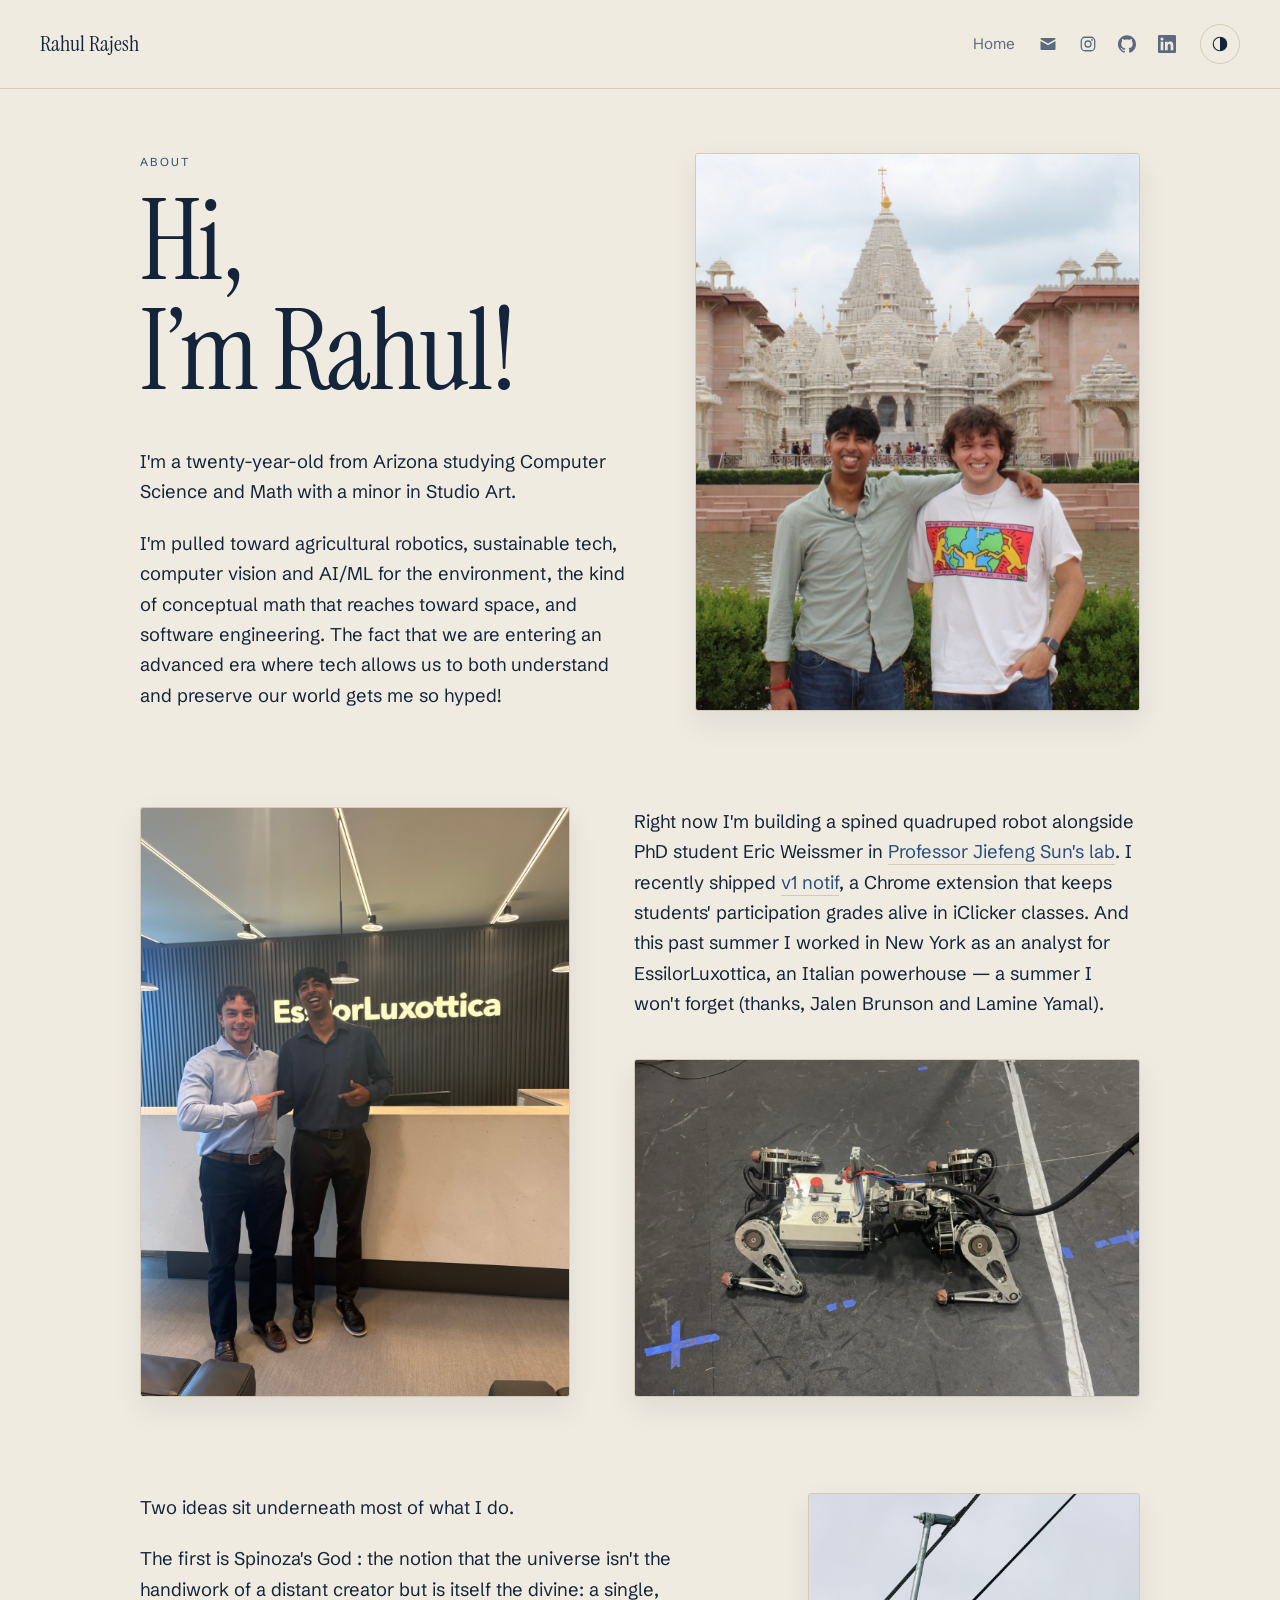
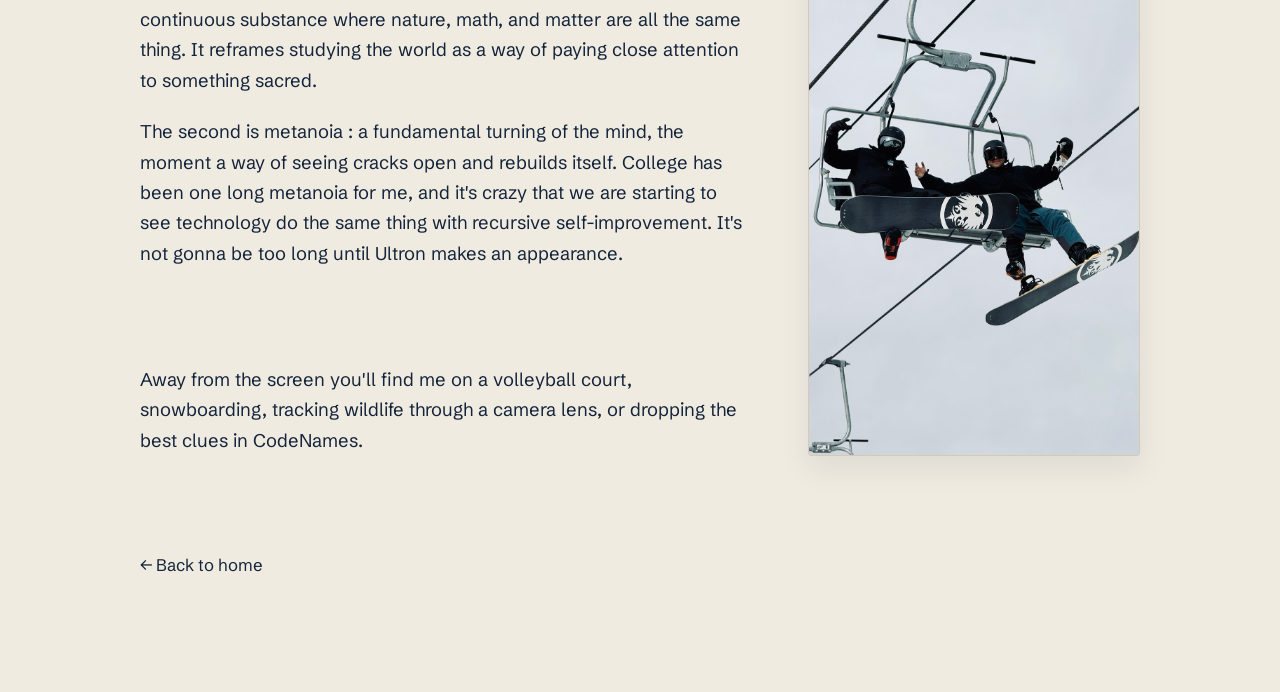
==== commit ed43b780: "Rename brand to Rahul Rajesh across pages" ====
--- a/about.html
+++ b/about.html
@@ -3,11 +3,9 @@
 <head>
   <meta charset="UTF-8" />
   <meta name="viewport" content="width=device-width, initial-scale=1.0" />
-  <title>About — R. Rajesh</title>
+  <title>About — Rahul Rajesh</title>
   <meta name="description" content="About Rahul Rajesh — CS & Math student, roboticist, and photographer at ASU." />
-  <script>
-    if (localStorage.getItem("theme") === "dark") document.documentElement.setAttribute("data-theme", "dark");
-  </script>
+  <script>if (localStorage.getItem("theme") === "dark") document.documentElement.setAttribute("data-theme", "dark");</script>
   <link rel="preconnect" href="https://fonts.googleapis.com" />
   <link rel="preconnect" href="https://fonts.gstatic.com" crossorigin />
   <link href="https://fonts.googleapis.com/css2?family=Instrument+Serif:ital@0;1&family=Schibsted+Grotesk:wght@400;500;600;700&display=swap" rel="stylesheet" />
@@ -15,7 +13,7 @@
 </head>
 <body>
   <header class="topbar">
-    <a class="topbar__brand" href="index.html#home">R. Rajesh</a>
+    <a class="topbar__brand" href="index.html#home">Rahul Rajesh</a>
     <nav class="topbar__right">
       <a class="topbar__home" href="index.html#home">Home</a>
       <span class="socials">
--- a/css/styles.css
+++ b/css/styles.css
@@ -556,6 +556,127 @@
   .about-sidephoto__img { height: auto; aspect-ratio: 4 / 5; max-width: 340px; }
 }
 
+/* ==================== 8c. ACADEMIC PAGE (accordions) ==================== */
+.academic { padding-block: var(--space-5) var(--space-6); max-width: 860px; }
+.academic__fields {
+  font-family: var(--serif); color: var(--ink);
+  font-size: clamp(1.6rem, 4.5vw, 2.3rem); line-height: 1.1; letter-spacing: 0.01em;
+  margin: 0 0 var(--space-5);
+}
+
+.acc-group { margin-bottom: var(--space-5); }
+.acc-group__label {
+  font-family: var(--grotesk); font-weight: 600;
+  font-size: 0.78rem; letter-spacing: 0.2em; text-transform: uppercase;
+  color: var(--accent); margin-bottom: var(--space-2);
+}
+/* The stack of dropdowns; a hairline above the first row */
+.acc { border-top: 1px solid var(--line); }
+.acc__item { border-bottom: 1px solid var(--line); }
+
+/* Header row (the clickable summary) */
+.acc__head {
+  display: flex; align-items: center; gap: var(--space-3);
+  padding: var(--space-3) 0; cursor: pointer; list-style: none;
+  transition: color 200ms var(--ease);
+}
+.acc__head::-webkit-details-marker { display: none; }   /* kill native triangle */
+.acc__lead { display: flex; flex-direction: column; gap: 0.15rem; min-width: 0; }
+.acc__title { font-family: var(--serif); font-size: 1.5rem; line-height: 1.1; color: var(--ink); }
+.acc__sub { font-family: var(--grotesk); font-size: 0.85rem; color: var(--ink-soft); }
+.acc__sub a { color: var(--ink-soft); border-bottom: 1px solid var(--line); }
+.acc__sub a:hover { color: var(--accent); border-color: var(--accent); text-decoration: none; }
+.acc__date {
+  margin-left: auto; flex: none; white-space: nowrap;
+  font-family: var(--grotesk); font-size: 0.82rem; letter-spacing: 0.02em; color: var(--ink-soft);
+}
+.acc__chevron { flex: none; width: 20px; height: 20px; color: var(--ink-soft); transition: transform 260ms var(--ease); }
+.acc__item[open] .acc__chevron { transform: rotate(180deg); }
+
+/* Hover / open emphasis */
+.acc__head:hover .acc__title,
+.acc__item[open] .acc__title { color: var(--accent); }
+
+/* Body: revealed on open with a soft fade-in */
+.acc__body { padding: 0 0 var(--space-3); max-width: 70ch; }
+.acc__body p { margin: 0; color: var(--ink); font-size: 1.05rem; line-height: 1.65; }
+.acc__body a { color: var(--accent); border-bottom: 1px solid var(--line); padding-bottom: 1px; }
+.acc__body a:hover { border-color: var(--accent); text-decoration: none; }
+.acc__item[open] .acc__body { animation: acc-reveal 300ms var(--ease); }
+@keyframes acc-reveal {
+  from { opacity: 0; transform: translateY(-6px); }
+  to   { opacity: 1; transform: translateY(0); }
+}
+
+@media (max-width: 560px) {
+  .acc__title { font-size: 1.3rem; }
+  .acc__date { display: none; }   /* dates live on the résumé; keep the row tidy on phones */
+}
+
+/* ---- Media slider (images + video) inside a dropdown ---- */
+.slider { margin-top: var(--space-3); max-width: 620px; }
+.slider__viewport {
+  position: relative; width: 100%; aspect-ratio: 4 / 3;
+  background: #0c1826; border: 1px solid var(--line); border-radius: var(--radius);
+  overflow: hidden;
+}
+.slider__viewport:focus-visible { outline: 2px solid var(--accent); outline-offset: 2px; }
+.slider__track { display: flex; height: 100%; transition: transform 360ms var(--ease); }
+.slider__slide {
+  flex: 0 0 100%; height: 100%; margin: 0;
+  display: grid; place-items: center;
+}
+.slider__slide.is-clickable { cursor: pointer; }
+.slider__slide img,
+.slider__slide video { max-width: 100%; max-height: 100%; width: auto; height: auto; object-fit: contain; }
+
+.slider__arrow {
+  position: absolute; top: 50%; transform: translateY(-50%);
+  width: 38px; height: 38px; display: grid; place-items: center; padding: 0;
+  border: none; border-radius: 50%; cursor: pointer;
+  background: rgba(8, 19, 31, 0.55); color: #fff; font-size: 1.5rem; line-height: 1;
+  transition: background 180ms var(--ease);
+}
+.slider__arrow:hover { background: rgba(8, 19, 31, 0.85); }
+.slider__arrow--prev { left: 10px; }
+.slider__arrow--next { right: 10px; }
+.slider__counter {
+  position: absolute; top: 10px; right: 12px;
+  font-family: var(--grotesk); font-size: 0.72rem; letter-spacing: 0.05em; color: #fff;
+  background: rgba(8, 19, 31, 0.55); padding: 2px 8px; border-radius: 999px;
+}
+.slider__dots { display: flex; justify-content: center; gap: 7px; margin-top: var(--space-2); }
+.slider__dot {
+  width: 8px; height: 8px; padding: 0; border: none; border-radius: 50%; cursor: pointer;
+  background: var(--line); transition: background 180ms var(--ease), transform 180ms var(--ease);
+}
+.slider__dot.is-active { background: var(--accent); transform: scale(1.25); }
+
+/* ==================== 8d. POSTS (blog + journey) ==================== */
+.posts { padding-block: var(--space-5) var(--space-6); max-width: 820px; }
+.page-lead {
+  font-family: var(--serif); color: var(--ink);
+  font-size: clamp(2.4rem, 7vw, 4rem); line-height: 1; letter-spacing: -0.01em;
+  margin: 0 0 var(--space-5);
+}
+.posts__list { margin-bottom: var(--space-5); }
+.posts-empty { color: var(--ink-soft); font-size: 1.05rem; }
+
+/* Post body: headings/lists rendered from Markdown */
+.post__body h3 { font-family: var(--serif); font-size: 1.5rem; margin: 1.4rem 0 0.5rem; color: var(--ink); }
+.post__body h4 { font-family: var(--serif); font-size: 1.25rem; margin: 1.2rem 0 0.4rem; color: var(--ink); }
+.post__body ul, .post__body ol { margin: 0 0 1.15em; padding-left: 1.3em; }
+.post__body li { margin: 0.2em 0; }
+.post__body blockquote {
+  margin: 0 0 1.15em; padding-left: var(--space-3);
+  border-left: 2px solid var(--line); color: var(--ink-soft); font-style: italic;
+}
+.post__body code {
+  font-family: ui-monospace, "SF Mono", Menlo, monospace; font-size: 0.9em;
+  background: var(--bg-2); padding: 0.1em 0.35em; border-radius: 4px;
+}
+.post__body .slider { margin-top: var(--space-4); }
+
 /* ==================== 9. FOOTER ==================== */
 .footer {
   border-top: 1px solid var(--line); padding: var(--space-4);
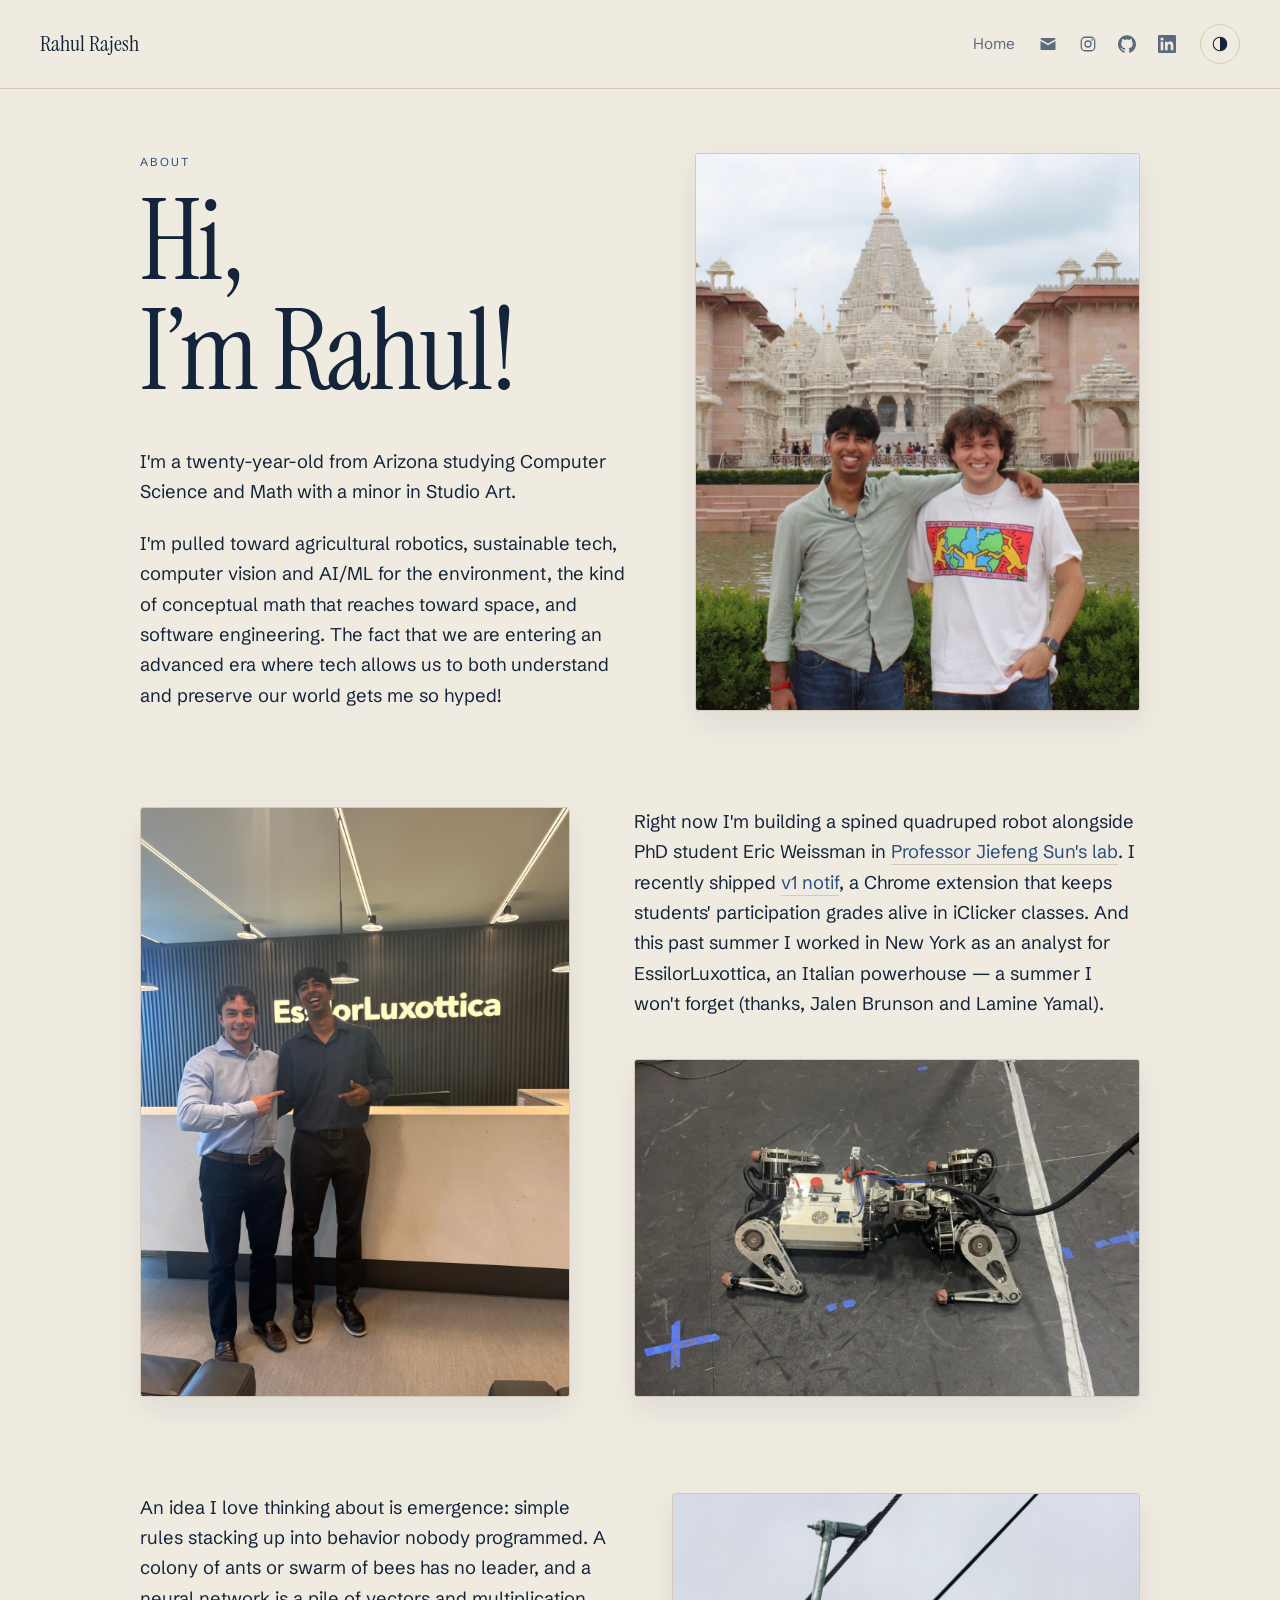
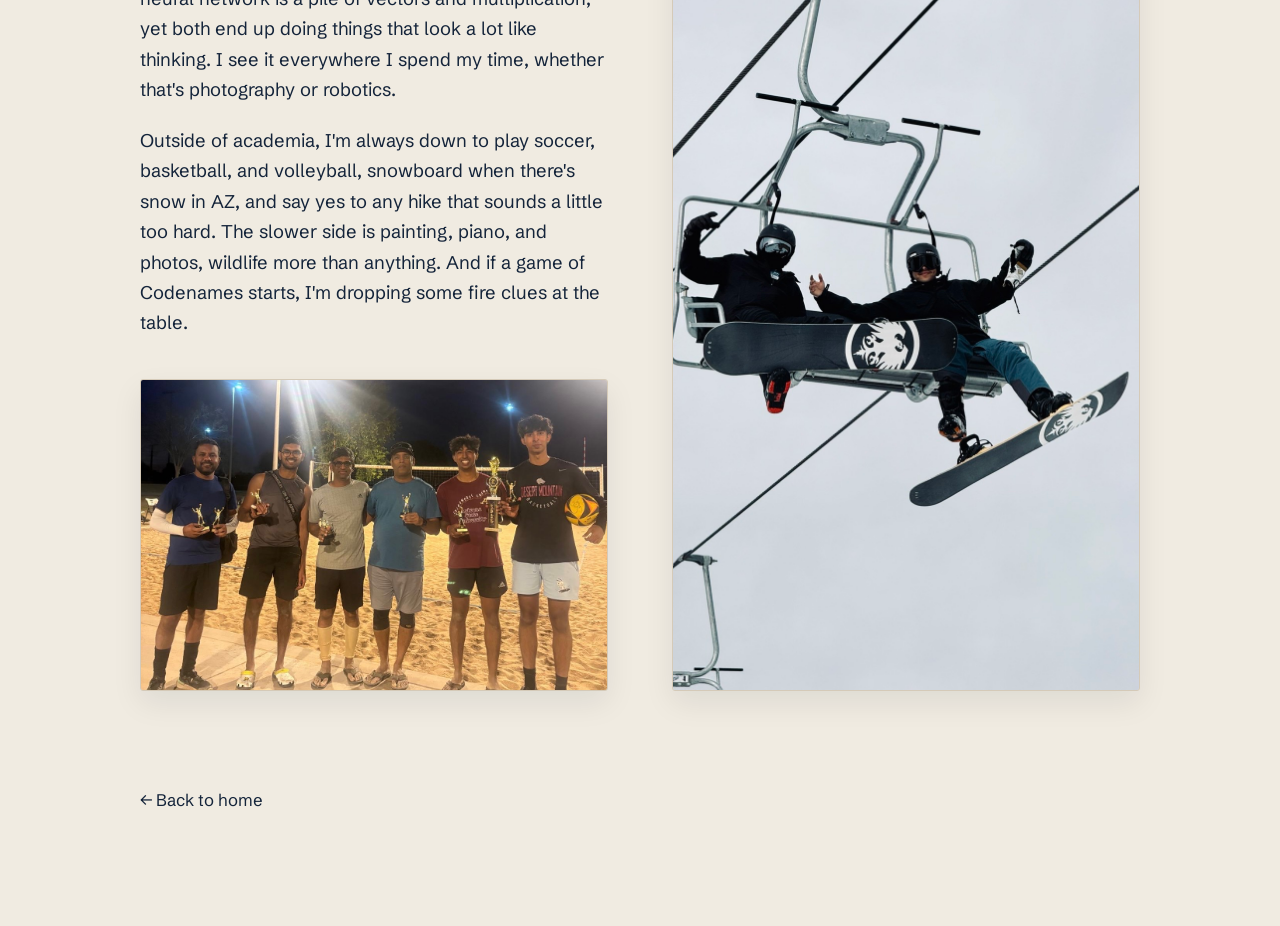
==== commit 0df728af: "About: volleyball photo under the text, bottoms aligned with the snowboard photo" ====
--- a/about.html
+++ b/about.html
@@ -9,6 +9,7 @@
   <link rel="preconnect" href="https://fonts.googleapis.com" />
   <link rel="preconnect" href="https://fonts.gstatic.com" crossorigin />
   <link href="https://fonts.googleapis.com/css2?family=Instrument+Serif:ital@0;1&family=Schibsted+Grotesk:wght@400;500;600;700&display=swap" rel="stylesheet" />
+  <link rel="icon" href="favicon.svg" type="image/svg+xml" />
   <link rel="stylesheet" href="css/styles.css" />
 </head>
 <body>
@@ -72,7 +73,7 @@
     <!-- Ideas + Off-the-clock on the left, snowboard photo spanning on the right -->
     <div class="about-sidephoto">
       <div class="about-sidephoto__col">
-        <!-- Two ideas — the philosophical throughline -->
+        <!-- One idea: emergence -->
         <section class="about-block about-block--ideas" data-reveal>
           <div class="prose" data-content="content/about/ideas.txt"></div>
         </section>
@@ -81,6 +82,11 @@
         <section class="about-block">
           <div class="prose" data-content="content/about/hobbies.txt"></div>
         </section>
+
+        <!-- Volleyball photo under the text; its bottom lines up with the snowboard photo's -->
+        <figure class="about-figure about-sidephoto__under" data-reveal>
+          <img src="assets/img/about/vb.jpeg" alt="Playing volleyball" loading="lazy" />
+        </figure>
       </div>
       <figure class="about-figure about-sidephoto__img" data-reveal>
         <img src="assets/img/about/snowboard.jpg" alt="Snowboarding" loading="lazy" />
--- a/css/styles.css
+++ b/css/styles.css
@@ -25,6 +25,18 @@
 
   /* Text that sits ON the navy band (band is theme-independent, so this is too) */
   --panel-text: #f4efe6;
+
+  /* Landing composition (the name + hanging bulb stack above the drum).
+     scene.js sets --drum-top/--drum-bottom (px) once the drum is measured. */
+  --name-size: clamp(2.6rem, min(8.5vw, 11vh), 6rem);  /* size of "Rahul Rajesh" */
+  --name-gap: 14px;            /* space between the name and the drum's top */
+  --bulb-w: 30px;              /* width of the hanging bulb */
+  --bulb-gap: 12px;            /* space between the bulb and the name */
+  --ring: 104px;               /* loading ring diameter */
+  --load-gap: 28px;            /* space between the name and the ring while loading */
+  /* where the name sits: resting (above the drum) and loading (name + ring centered) */
+  --rest-top: calc(var(--drum-top, 25vh) - var(--name-gap) - var(--name-size));
+  --load-top: calc(50vh - (var(--name-size) + var(--load-gap) + var(--ring)) / 2);
 
   --radius: 3px;
   --max-width: 1160px;
@@ -68,17 +80,16 @@
 }
 
 /* ==================== 4. PRELOADER + LOADING RING ==================== */
-/* The preloader is now just a full-screen veil; the ring sits a little below
-   the vertical center so the .wordmark (below) can occupy the center above it. */
+/* A full-screen veil with the progress ring. The name (section 5) sits
+   centered just above the ring while loading, as one group. */
 .preloader {
   position: fixed; inset: 0; z-index: 100;
   background: var(--bg);
 }
-/* Arriving from a section page (#home): no loader, no intro morph — the home
+/* Arriving from a section page (#home): no loader, no intro glide — the home
    appears already settled. */
 html.skip-loader .preloader { display: none; }
 html.skip-loader .wordmark { transition: none; }
-html.skip-loader .wordmark-loading { display: none; }
 
 #theme-transition{
     position:fixed;
@@ -99,8 +110,9 @@
 }
 
 .loader-ring {
-  position: fixed; left: 50%; top: 35%; z-index: 101;
-  width: 104px; height: 104px; transform: translate(-50%, 4.2rem);
+  position: fixed; left: 50%; z-index: 101;
+  top: calc(var(--load-top) + var(--name-size) + var(--load-gap));   /* right under the name */
+  width: var(--ring); height: var(--ring); transform: translateX(-50%);
 }
 .loader-ring svg { width: 100%; height: 100%; transform: rotate(-90deg); } /* start the fill at 12 o'clock */
 .loader-ring__track { fill: none; stroke: var(--line); stroke-width: 2; }
@@ -115,149 +127,23 @@
   font-family: var(--grotesk); font-size: 0.95rem; letter-spacing: 0.06em; color: var(--ink-soft);
 }
 
-/* ==================== 5. WORDMARK (curved 3D name on the drum's rim) ==================== */
-/* Resting: the name sits on the drum's top rim, curved in 3D (per-letter — JS
-   sets each letter's rotateY/translateZ so the ends bow outward). While loading
-   it drops toward center and grows; on reveal it rises to the rim. .wordmark
-   provides the perspective + the loader->reveal morph; .wordmark__curve holds
-   the 3D letters. */
+/* ==================== 5. WORDMARK ==================== */
+/* One name for both states. Resting: its bottom sits --name-gap above the
+   drum's top edge. While loading it's shifted down to sit just above the ring;
+   removing body.is-loading glides it up into place as the drum fades in. */
 .wordmark {
   position: fixed; left: 0; right: 0; z-index: 102; margin: 0;
-  top: 22.5vh;                                /* resting: on the drum's upper rim (tuned live) */
-  text-align: center; pointer-events: none; user-select: none;
-  perspective: 900px; perspective-origin: 50% 42%;
-  transform: translateY(0) scale(1);        /* resting */
-  transition: transform 1100ms var(--ease);
+  top: var(--rest-top);
+  font-family: var(--serif); font-weight: 400;
+  font-size: var(--name-size); line-height: 1;
+  letter-spacing: 0.02em; white-space: nowrap; text-align: center;
+  color: var(--ink);
+  -webkit-text-stroke: 1.5px currentColor;   /* fuller weight (Instrument Serif has no bold) */
+  pointer-events: none; user-select: none;
+  transition: transform 1100ms var(--ease), color var(--theme-fade) var(--ease);
   will-change: transform;
-  opacity:0;
-    transition:
-        opacity 450ms var(--ease),
-        transform 1100ms var(--ease);
-}
-.wordmark-loading {
-    opacity : 1;
-    transition:opacity 450ms var(--ease);
-    position: fixed;
-    left: 50%;
-    top: 22.5vh;
-
-    transform: translateX(-50%);
-
-    z-index: 103;
-
-    font-family: var(--serif);
-    font-weight: 400;
-    font-size: clamp(3.4rem, 9vw, 6rem);
-    line-height: 1;
-    letter-spacing: 0.02em;
-
-    color: var(--ink);
-
-    pointer-events: none;
-    user-select: none;
-}
-
-.hero-video{
-    position:fixed;
-
-    left:50%;
-    /* Anchor to the SAME line as the wordmark (its top), so they stay locked
-       together on any screen. The name's line is .wordmark's `top` below. */
-    top:22.75vh;
-
-    /* -100% sits the video's BOTTOM on that line (just above the name).
-       Make it more negative (e.g. -110%) to open a small gap. */
-    transform:translate(-32%, -135%) rotate(2.5deg);
-
-    width:clamp(180px, 18vw, 100px);
-
-    z-index:50;
-
-    border-radius:18px;
-
-    overflow:hidden;
-}
-
-.hero-video video{
-    width:100%;
-    display:block;
-}
-
-.wordmark__curve {
-  display: inline-block; position: relative; transform-style: preserve-3d;
-  font-family: var(--serif); font-weight: 400; line-height: 1;
-  color: var(--ink); white-space: nowrap;
-  font-size: clamp(3rem, 8.5vw, 6rem);
-  letter-spacing: 0.04em;
-  -webkit-text-stroke: 1.5px currentColor;  /* fatten Instrument Serif (no bold weight) */
-  transition: color 800ms var(--ease);
-  text-shadow: 0 0 0.35px currentColor;
-  /* JS sets: transform: translateZ(-RADIUS) rotateX(6deg) */
-}
-/* Navy on the beige loader; cream once it's resting on the navy drum (matches
-   the section title, so it stays readable and seamless). */
-
-body:not(.is-loading) .wordmark__curve {
-    color: var(--ink);   /* dark in light mode */
-}
-
-/* Flat wordmark: only during loading */
-body:not(.is-loading) .wordmark-loading {
-    opacity:0;
-    pointer-events:none;
-}
-
-/* Curved wordmark: hidden during loading */
-body.is-loading .wordmark {
-    opacity:0;
-}
-body:not(.is-loading) .wordmark {
-    opacity: 1;
-}
-
-/* But when dark mode is active, make it light */
-:root[data-theme="dark"] body:not(.is-loading) .wordmark__curve {
-    color: var(--panel-text);
-}   
-
-.ch { display: inline-block; position: relative; transform-origin: 50% 50%; }
-.ch--sp { width: 0.32em; }                  /* the space between "R." and "Rajesh" */
-/* A slim line whose BOTTOM rests on the tops of the "ajes" letters. Drawn
-   per-letter so it curves along with them in 3D. */
-
-/* .bar::before {
-  content: ""; position: absolute; left: -0.05em; right: -0.05em;
-  top: 0.34em; height: 0.07em; background: currentColor; border-radius: 999px;
-} */
-
-.bar::before{
-    content:"";
-    position:absolute;
-
-    /* extend into neighboring letters */
-    left:-0.16em;
-    right:-0.16em;
-
-    /* move up/down */
-    top:0.31em;
-
-    /* thickness */
-    height:0.03em;
-
-    background:currentColor;
-
-    border-radius:999px;
-
-    opacity:1;
-    transition:opacity 1000ms var(--ease) 500ms;
-}
-
-body.is-loading .bar::before{
-    opacity:0;
-}
-
-/* While loading: drop toward center + grow (curve stays); clears the ring below. */
-body.is-loading .wordmark { transform: translateY(14vh) scale(1.4); }
+}
+body.is-loading .wordmark { transform: translateY(calc(var(--load-top) - var(--rest-top))); }
 
 /* ==================== 6. WEBGL STAGE ==================== */
 /* Fixed + full-viewport: the drum stays put while the .scroll-track scrolls
@@ -268,8 +154,8 @@
 /* A soft contact shadow just under the band, to ground the drum in space
    (replaces the old readable mirror) */
 .floor-sheen {
-  position: absolute; left: 50%; top: 72%; z-index: 3;
-  width: min(680px, 72vw); height: 96px; transform: translate(-50%, -50%);
+  position: absolute; left: 50%; top: var(--drum-bottom, 76vh); z-index: 3;
+  width: min(780px, 80vw); height: 100px; transform: translate(-50%, -50%);
   pointer-events: none;
   background: radial-gradient(ellipse at center, rgba(8, 15, 26, 0.30), transparent 72%);
   filter: blur(18px);
@@ -310,13 +196,16 @@
 /* Spin is driven by wheel/drag now (no scroll track). The hint just tells the
    visitor the drum responds to scroll, then retires on first input. */
 .scroll-hint {
-  position: fixed; left: 50%; bottom: calc(var(--space-4) + 96px); z-index: 9;
+  position: fixed; left: 50%; z-index: 9;
+  /* just under the drum, but never down into the dock */
+  top: min(calc(var(--drum-bottom, 76vh) + 30px), calc(100vh - var(--space-4) - 104px));
   transform: translateX(-50%);
   font-family: var(--grotesk); font-size: 0.7rem; letter-spacing: 0.18em;
   text-transform: uppercase; color: var(--ink-soft); pointer-events: none;
   transition: opacity 500ms var(--ease);
 }
 body:not(.motion-ok) .scroll-hint { display: none; }
+@media (max-height: 600px) { .scroll-hint { display: none; } }   /* no room under the drum */
 .scroll-hint.is-hidden { opacity: 0; }
 
 /* ==================== 7. DOCK ==================== */
@@ -362,7 +251,7 @@
   display: flex; align-items: center; justify-content: space-between;
   padding: var(--space-3) var(--space-4); border-bottom: 1px solid var(--line);
 }
-.topbar__brand { font-family: var(--serif); font-size: 1.4rem; color: var(--ink); }
+.topbar__brand { font-family: var(--serif); font-size: 1.4rem; color: var(--ink); white-space: nowrap; }
 .topbar__brand:hover { text-decoration: none; }
 .topbar__right { display: flex; align-items: center; gap: var(--space-2); }
 .topbar__home { color: var(--ink-soft); font-size: 0.95rem; }
@@ -420,21 +309,40 @@
 body.has-toggled .mode-toggle { display: none; }
 
 /* The hanging lightbulb: drops in once, then STAYS as the persistent toggle.
+   It hangs centered over the name, and the rope auto-sizes so the bulb always
+   stops --bulb-gap above "Rahul Rajesh" on any screen.
    ---- EDIT THESE ----
-   size          -> .bulb-glass width
-   how far hangs -> .bulb-rope height
-   screen spot   -> #lightbulb top / left
+   size          -> --bulb-w (in :root)
+   gap above name-> --bulb-gap (in :root)
    drop distance -> js/main.js dropBulbToDark() y value */
 #lightbulb {
-  position: fixed; left: 44%; top: 0; z-index: 10000;
+  position: fixed; left: 50%; top: 0; z-index: 10000;
   transform: translateX(-50%);
   display: none; flex-direction: column; align-items: center;
   color: var(--ink); pointer-events: none;
 }
 #lightbulb.dropped { display: flex; pointer-events: auto; cursor: pointer; }
+#lightbulb { transition: opacity 600ms var(--ease); }
+body.is-loading #lightbulb { opacity: 0; }   /* appears with the home, not over the loader */
 #lightbulb.dropping { color: rgba(255, 255, 255, 0.5); } /* faint unlit outline while it hangs in the dark */
-.bulb-rope { width: 2px; height: 2.2rem; background: currentColor; opacity: 0.5; }
-.bulb-glass { width: 30px; height: auto; margin-top: -1px; transform: rotate(180deg); } /* base up (hanging) */
+.bulb-rope {
+  width: 2px; background: currentColor; opacity: 0.5;
+  /* name top - gap - bulb height (glass is 1.5x as tall as it is wide) */
+  height: max(0.6rem, calc(var(--rest-top) - var(--bulb-gap) - var(--bulb-w) * 1.5));
+}
+.bulb-glass { width: var(--bulb-w); height: auto; margin-top: -1px; transform: rotate(180deg); } /* base up (hanging) */
+
+/* A soft pool of light spilling from the bulb onto the name (dark mode only) */
+#lightbulb::after {
+  content: ""; position: absolute; left: 50%; top: 100%;
+  width: min(820px, 92vw); height: 380px;
+  transform: translate(-50%, -38%);                  /* centered just below the glass */
+  /* closest-side keeps the glow fully faded inside the box, so no hard edges */
+  background: radial-gradient(closest-side, rgba(255, 243, 220, 0.14), rgba(255, 243, 220, 0.05) 55%, transparent);
+  pointer-events: none; opacity: 0;
+  transition: opacity 900ms var(--ease);
+}
+:root[data-theme="dark"] #lightbulb.dropped:not(.dropping)::after { opacity: 1; }
 /* Glows in dark mode, dim in light — follows the theme automatically */
 :root[data-theme="dark"] #lightbulb { color: #fff7ec; }   /* whiter light */
 :root[data-theme="dark"] #lightbulb .bulb-glass {
@@ -513,16 +421,24 @@
 .about-block--ideas { max-width: 72ch; }
 .about-block--ideas .prose { max-width: none; }
 
-/* Ideas + Off-the-clock text on the left; snowboard photo on the right,
-   spanning the full height of both blocks.
-   WIDTH knob -> .about-sidephoto grid-template-columns (2nd value = photo width) */
+/* Mirror of the "right now" block above: text (top) + volleyball photo
+   (bottom) on the LEFT, the tall snowboard photo on the RIGHT stretching to
+   the left column's full height, so both photos' bottoms line up.
+   WIDTH knob -> grid-template-columns (2nd value = snowboard photo width) */
 .about-sidephoto {
-  display: grid; grid-template-columns: 1fr 0.55fr;
+  display: grid; grid-template-columns: 1fr 1fr;
   gap: var(--space-5); align-items: stretch;
   margin-bottom: var(--space-6);
 }
-.about-sidephoto__col .about-block:last-child { margin-bottom: 0; }
+.about-sidephoto__col { display: flex; flex-direction: column; }
+/* ideas + hobbies read as one piece: normal paragraph spacing between them */
+.about-sidephoto__col .about-block { margin-bottom: 0; }
+.about-sidephoto__col .about-block + .about-block { margin-top: 1.3rem; }
+/* Volleyball photo (bottom-left), same shape as the squad photo above */
+.about-sidephoto__col .about-sidephoto__under { margin-top: var(--space-4); aspect-ratio: 3 / 2; }
+.about-sidephoto__under img { object-position: 50% 35%; }   /* keep everyone's heads in frame */
 .about-sidephoto__img { position: relative; height: 100%; }
+.about-sidephoto__img img { object-position: 60% 50%; }     /* keep the wave + board tip in frame */
 .about-sidephoto__img img { position: absolute; inset: 0; }
 
 /* Figures: framed, subtle hover zoom */
@@ -613,44 +529,66 @@
   .acc__date { display: none; }   /* dates live on the résumé; keep the row tidy on phones */
 }
 
-/* ---- Media slider (images + video) inside a dropdown ---- */
-.slider { margin-top: var(--space-3); max-width: 620px; }
-.slider__viewport {
-  position: relative; width: 100%; aspect-ratio: 4 / 3;
-  background: #0c1826; border: 1px solid var(--line); border-radius: var(--radius);
-  overflow: hidden;
-}
-.slider__viewport:focus-visible { outline: 2px solid var(--accent); outline-offset: 2px; }
-.slider__track { display: flex; height: 100%; transition: transform 360ms var(--ease); }
-.slider__slide {
-  flex: 0 0 100%; height: 100%; margin: 0;
-  display: grid; place-items: center;
-}
-.slider__slide.is-clickable { cursor: pointer; }
-.slider__slide img,
-.slider__slide video { max-width: 100%; max-height: 100%; width: auto; height: auto; object-fit: contain; }
-
-.slider__arrow {
-  position: absolute; top: 50%; transform: translateY(-50%);
-  width: 38px; height: 38px; display: grid; place-items: center; padding: 0;
-  border: none; border-radius: 50%; cursor: pointer;
-  background: rgba(8, 19, 31, 0.55); color: #fff; font-size: 1.5rem; line-height: 1;
+/* ---- Photo grid (Academic, Blog, Journey) — 1, 2, or 3 across; js/gallery.js sets data-count ---- */
+.gallery {
+  --cols: 3;
+  display: grid; grid-template-columns: repeat(var(--cols), 1fr); gap: 10px;
+  margin-top: var(--space-3); max-width: 680px;
+}
+.gallery[data-count="2"] { --cols: 2; }
+.gallery[data-count="1"] { --cols: 1; max-width: 560px; }
+.gallery__item {
+  display: block; padding: 0; margin: 0; cursor: zoom-in;
+  aspect-ratio: 4 / 3; overflow: hidden;
+  background: var(--bg-2); border: 1px solid var(--line); border-radius: 10px;
+  transition: border-color 200ms var(--ease), transform 300ms var(--ease), box-shadow 300ms var(--ease);
+}
+/* a lone photo keeps its own shape, capped in height so tall portraits don't tower */
+.gallery[data-count="1"] { display: block; }
+.gallery[data-count="1"] .gallery__item { display: inline-block; aspect-ratio: auto; max-width: 100%; vertical-align: top; }
+.gallery[data-count="1"] .gallery__item img { width: auto; height: auto; max-width: 100%; max-height: 440px; }
+.gallery__item img { width: 100%; height: 100%; object-fit: cover; transition: transform 500ms var(--ease); }
+.gallery__item:hover { border-color: var(--accent); transform: translateY(-2px); box-shadow: 0 10px 24px rgba(13, 27, 42, 0.12); }
+.gallery__item:hover img { transform: scale(1.03); }
+.gallery__item:focus-visible { outline: 2px solid var(--accent); outline-offset: 3px; }
+@media (max-width: 560px) {
+  .gallery { --cols: 2; }
+  .gallery[data-count="1"] { --cols: 1; }
+  .gallery[data-count="3"] .gallery__item:first-child { grid-column: span 2; aspect-ratio: 16 / 9; }
+}
+
+/* ---- Lightbox: full-size, uncropped view ---- */
+.lightbox {
+  position: fixed; inset: 0; z-index: 20000;
+  display: grid; place-items: center; padding: 64px 72px;
+  background: rgba(8, 15, 26, 0.9); backdrop-filter: blur(6px);
+  opacity: 0; transition: opacity 220ms var(--ease);
+}
+.lightbox[hidden] { display: none; }
+.lightbox.is-open { opacity: 1; }
+.lightbox__figure { margin: 0; display: flex; flex-direction: column; align-items: center; gap: 12px; }
+.lightbox__img {
+  max-width: min(1200px, calc(100vw - 144px)); max-height: calc(100vh - 150px);
+  object-fit: contain; border-radius: 8px; box-shadow: 0 24px 60px rgba(0, 0, 0, 0.45);
+}
+.lightbox__count { font-family: var(--grotesk); font-size: 0.78rem; letter-spacing: 0.12em; color: rgba(244, 239, 230, 0.7); }
+.lightbox__btn {
+  position: absolute; width: 44px; height: 44px; display: grid; place-items: center; padding: 0;
+  font-size: 1.6rem; line-height: 1; color: #f4efe6; cursor: pointer;
+  background: rgba(244, 239, 230, 0.08); border: 1px solid rgba(244, 239, 230, 0.2); border-radius: 50%;
   transition: background 180ms var(--ease);
 }
-.slider__arrow:hover { background: rgba(8, 19, 31, 0.85); }
-.slider__arrow--prev { left: 10px; }
-.slider__arrow--next { right: 10px; }
-.slider__counter {
-  position: absolute; top: 10px; right: 12px;
-  font-family: var(--grotesk); font-size: 0.72rem; letter-spacing: 0.05em; color: #fff;
-  background: rgba(8, 19, 31, 0.55); padding: 2px 8px; border-radius: 999px;
-}
-.slider__dots { display: flex; justify-content: center; gap: 7px; margin-top: var(--space-2); }
-.slider__dot {
-  width: 8px; height: 8px; padding: 0; border: none; border-radius: 50%; cursor: pointer;
-  background: var(--line); transition: background 180ms var(--ease), transform 180ms var(--ease);
-}
-.slider__dot.is-active { background: var(--accent); transform: scale(1.25); }
+.lightbox__btn:hover { background: rgba(244, 239, 230, 0.18); }
+.lightbox__close { top: 18px; right: 18px; }
+.lightbox__nav { top: 50%; transform: translateY(-50%); }
+.lightbox__nav--prev { left: 18px; }
+.lightbox__nav--next { right: 18px; }
+.lightbox.is-single .lightbox__nav { display: none; }
+@media (max-width: 560px) {
+  .lightbox { padding: 56px 12px; }
+  .lightbox__img { max-width: calc(100vw - 24px); }
+  .lightbox__nav { top: auto; bottom: 18px; transform: none; }
+}
 
 /* ==================== 8d. POSTS (blog + journey) ==================== */
 .posts { padding-block: var(--space-5) var(--space-6); max-width: 820px; }
@@ -675,7 +613,67 @@
   font-family: ui-monospace, "SF Mono", Menlo, monospace; font-size: 0.9em;
   background: var(--bg-2); padding: 0.1em 0.35em; border-radius: 4px;
 }
-.post__body .slider { margin-top: var(--space-4); }
+.post__body + .gallery { margin-top: var(--space-4); }
+
+/* ==================== 8e. PHOTOGRAPHY (the void) ==================== */
+/* Always black, whatever the site theme. One screen tall: the name, the
+   pills, then the carousel fills the rest. */
+body.void {
+  --bg: #000; --bg-2: #161616; --ink: #f4efe6; --ink-soft: #8d8d8d; --line: #242424; --accent: #f4efe6;
+  background: #000; color: var(--ink);
+  height: 100vh; height: 100dvh; overflow: hidden;
+  display: flex; flex-direction: column;
+}
+.void .topbar { border-bottom-color: transparent; }
+
+/* Arrival: the page starts in the site's own color and dims into black */
+.void-veil {
+  position: fixed; inset: 0; z-index: 100; pointer-events: none;
+  background: #f0ebe1;
+  animation: void-in 1.3s var(--ease) forwards;
+}
+:root[data-theme="dark"] .void-veil { background: #0d1b2a; }
+@keyframes void-in { to { opacity: 0; visibility: hidden; } }
+.photos > * { animation: void-rise 1.1s var(--ease) both; }
+.photos > .photo-tabs { animation-delay: 0.45s; }
+.photos > .glass-hint { animation-delay: 0.9s; }
+.photos > .fluid { animation-delay: 0.35s; }
+@keyframes void-rise { from { opacity: 0; transform: translateY(14px); } }
+
+.photos { flex: 1; min-height: 0; display: flex; flex-direction: column; }
+
+/* @rahuls__photos — the canvas draws the letters; the plain text is the
+   fallback (no WebGL) and what screen readers read */
+.fluid {
+  position: relative; display: block; flex: none;
+  font-family: var(--serif); font-weight: 400; line-height: 1.45; text-align: center;
+  font-size: clamp(2.3rem, min(9vw, 10.5vh), 6rem);
+  color: var(--ink); touch-action: none; -webkit-tap-highlight-color: transparent;
+}
+.fluid:hover { text-decoration: none; }
+.fluid--on { color: transparent; }
+.fluid__canvas { position: absolute; inset: 0; width: 100%; height: 100%; pointer-events: none; }
+
+/* Wildlife / Other */
+.photo-tabs { display: flex; justify-content: center; gap: 0.5rem; margin-bottom: var(--space-2); flex: none; }
+.photo-tab {
+  font: 500 0.82rem/1 var(--grotesk); letter-spacing: 0.08em; text-transform: uppercase;
+  color: var(--ink-soft); background: transparent; cursor: pointer;
+  border: 1px solid var(--line); border-radius: 999px; padding: 0.55rem 1.1rem;
+  transition: color 200ms var(--ease), background 200ms var(--ease), border-color 200ms var(--ease);
+}
+.photo-tab:hover { color: var(--ink); border-color: #3a3a3a; }
+.photo-tab[aria-selected="true"] { color: #000; background: var(--ink); border-color: var(--ink); }
+
+/* The carousel canvas fills this box */
+.glass { position: relative; flex: 1; min-height: 240px; overflow: hidden; touch-action: none; }
+.glass--grid { overflow-y: auto; touch-action: auto; padding: 0 var(--space-4); }
+.glass-hint {
+  flex: none; margin: 0; padding: var(--space-1) var(--space-3) var(--space-3); text-align: center;
+  font-size: 0.74rem; letter-spacing: 0.12em; text-transform: uppercase; color: #6f6f6f;
+}
+.void .lightbox { background: rgba(0, 0, 0, 0.92); }
+@media (hover: none) { .glass-hint { font-size: 0.68rem; } }
 
 /* ==================== 9. FOOTER ==================== */
 .footer {
@@ -696,8 +694,13 @@
 }
 @media (max-width: 640px) {
   .container { padding-inline: var(--space-3); }
-  .wordmark__curve { letter-spacing: 0.02em; font-size: clamp(2rem, 10vw, 3rem); }
-  body.is-loading .wordmark { transform: translateY(12vh) scale(1.35); }
+  :root { --name-size: clamp(2rem, 11vw, 3rem); --bulb-w: 26px; }
+  /* top bar: fit name + icons on one line (the name itself links home) */
+  .topbar { padding: var(--space-2) var(--space-3); }
+  .topbar__brand { font-size: 1.2rem; }
+  .topbar__home { display: none; }
+  .topbar__right { gap: 0.25rem; }
+  .social { width: 30px; height: 30px; }
   .dock { width: calc(100% - var(--space-4)); }
   .dock__main { flex: 1; }
   .dock__label { font-size: 1.2rem; }
